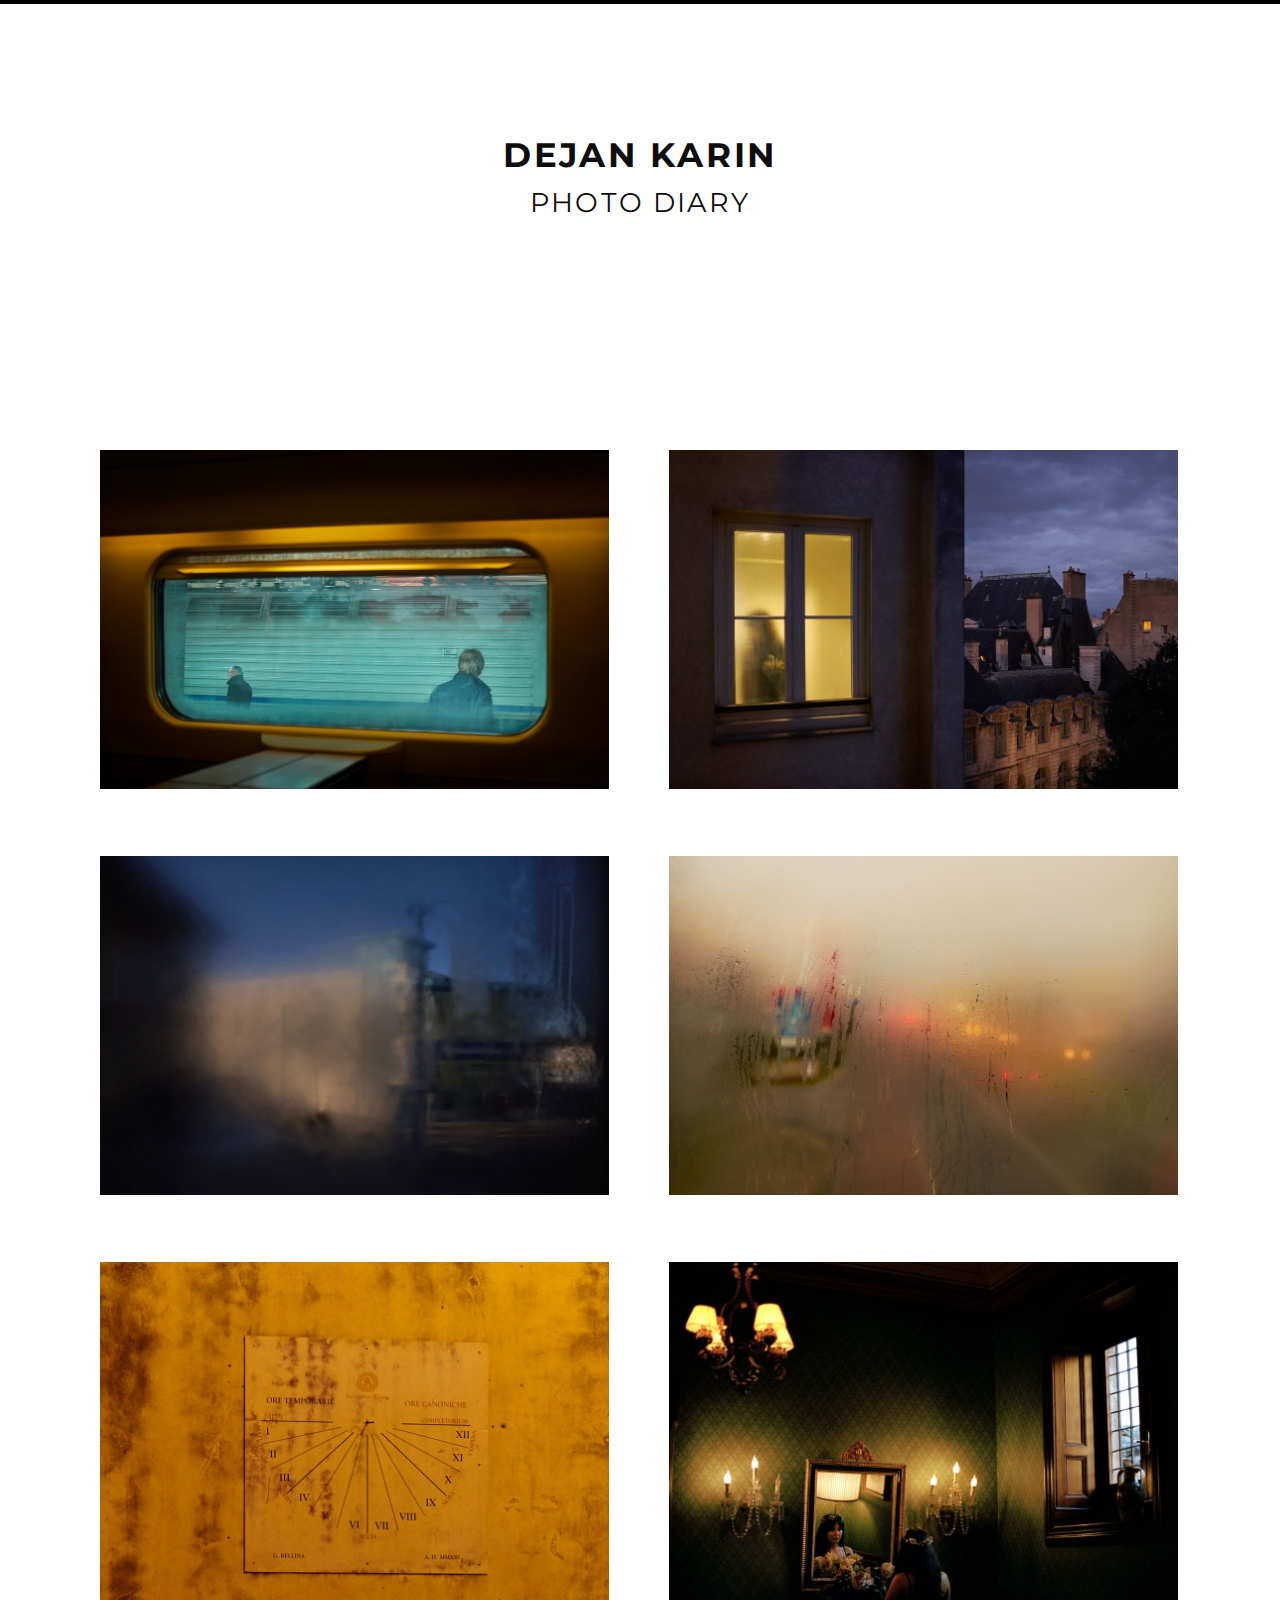
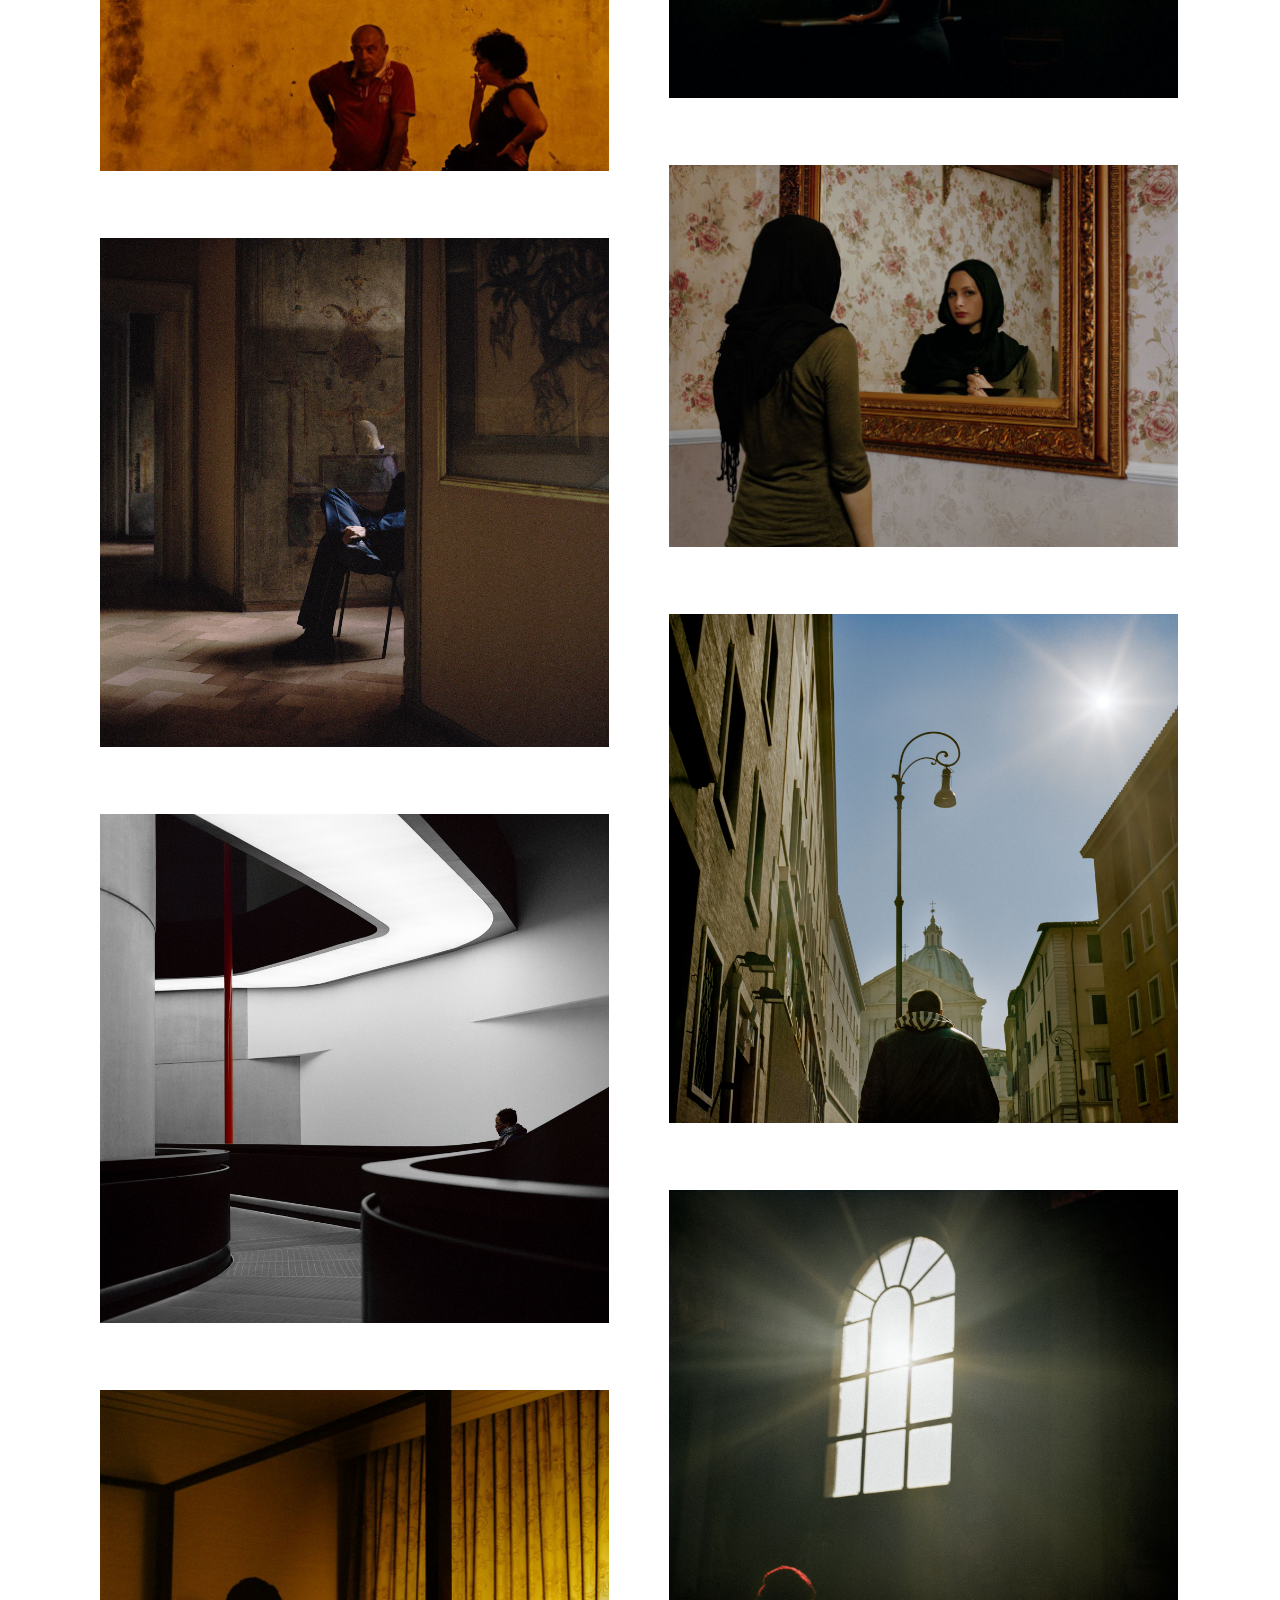
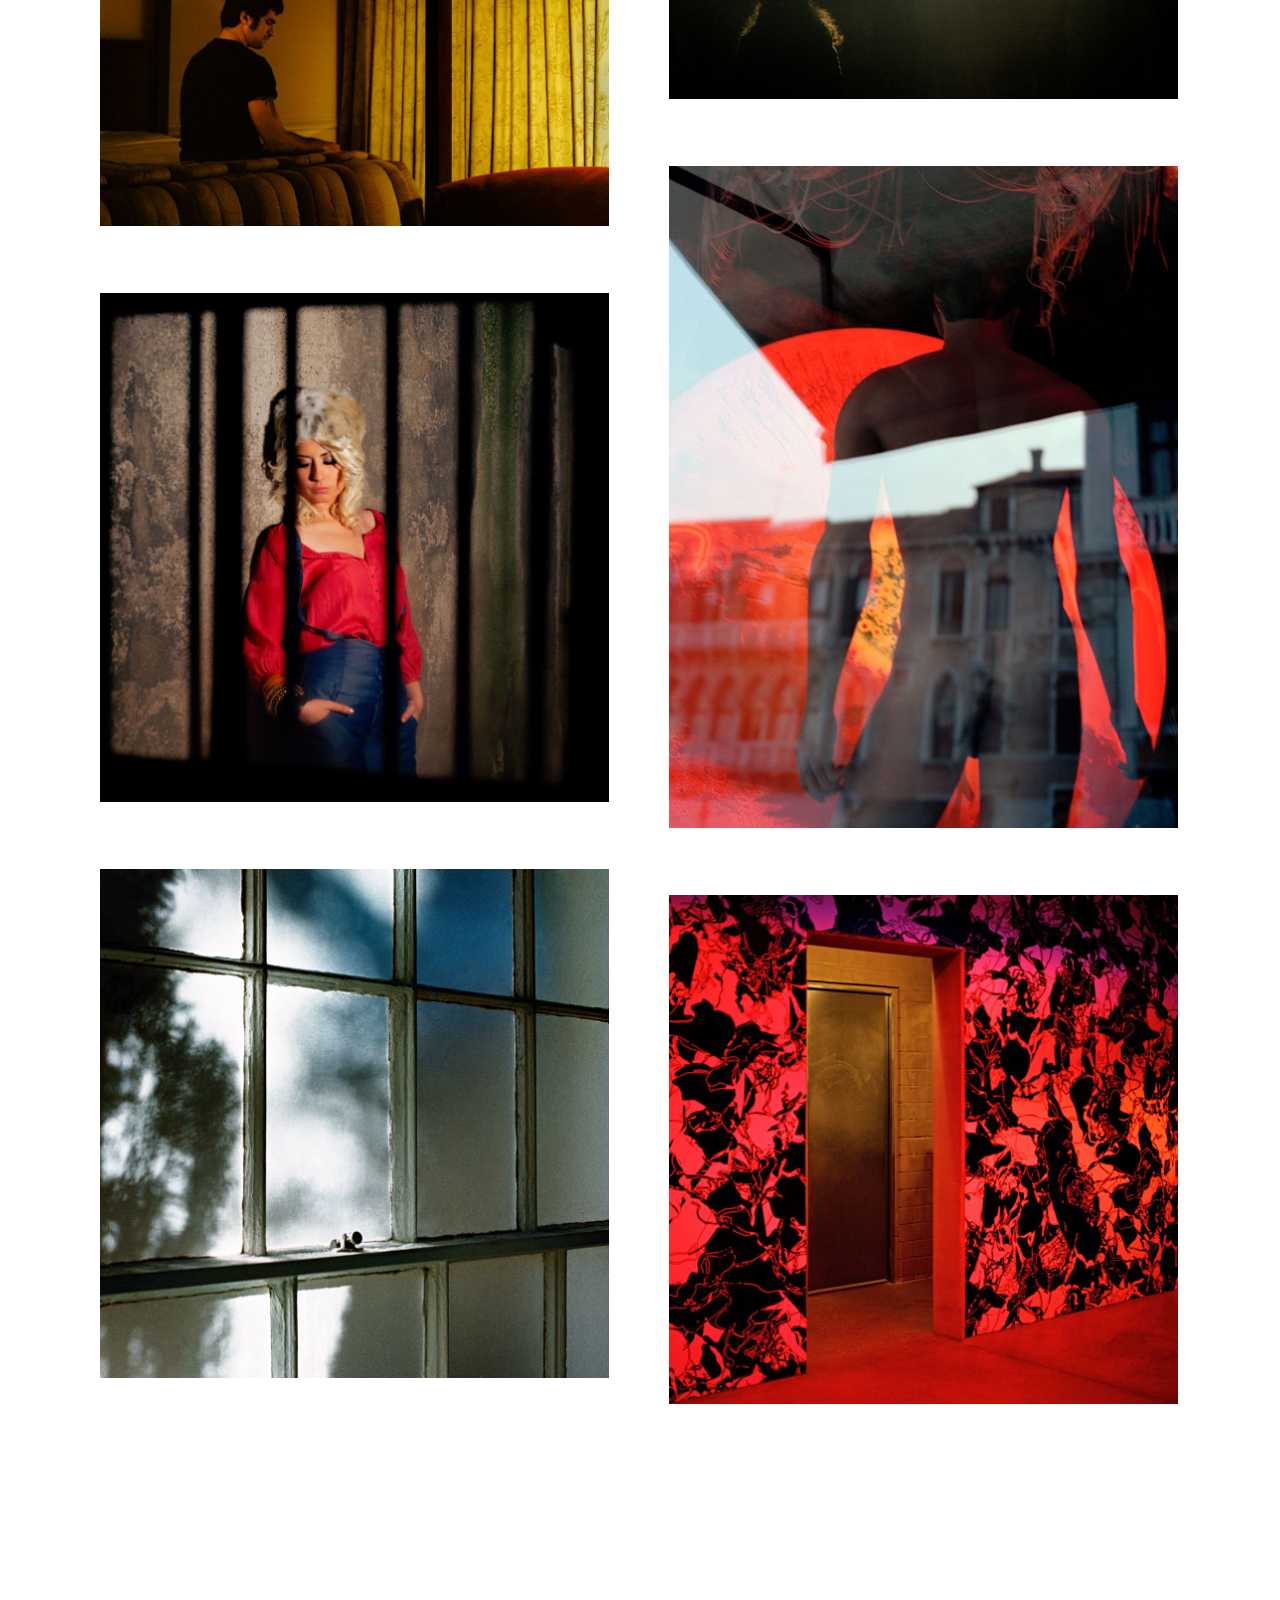
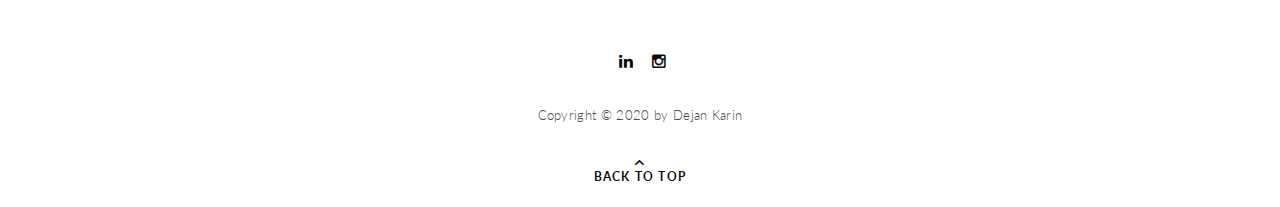
==== index.html @ 444f4223 "v2 Launch" ====
<!doctype html>
<html class="no-js" lang="en">
<head>

<!-- META TAGS -->
    <meta charset="utf-8">
    <meta name="description" content="Dejan Karin's work is a collection of staged narrative-driven photographs. These tableaux explore the territory between photography and cinema; stillness and time. They are informed primarily by a desire to evoke the cinematic. Each image portrays a moment within a much wider narrative timeline, designed to provoke a subconscious familiarity.">
    <meta name="keywords" content="fine art photography, photography, cinematic, film photography, medium format, hasselblad">
    <meta name="author" content="Dejan Karin">
    <meta name="viewport" content="width=device-width, initial-scale=1.0" />
    <title>Dejan Karin's Photographic Diary</title>
<!-- META TAGS -->


<!-- FONTS -->
<link href="https://fonts.googleapis.com/css?family=Montserrat:100,100i,200,200i,300,300i,400,400i,500,500i,600,600i,700,700i,800,800i,900,900i&amp;subset=latin-ext" rel="stylesheet" type="text/css">
<link href="https://fonts.googleapis.com/css?family=Maven+Pro:400,500,700,900&amp;subset=latin-ext" rel="stylesheet" type="text/css">
<link href="https://fonts.googleapis.com/css?family=Lato:100,100i,300,300i,400,400i,700,700i,900,900i&amp;subset=latin-ext" rel="stylesheet" type="text/css">
<link href="https://fonts.googleapis.com/css?family=Josefin+Sans:100,100i,300,300i,400,400i,600,600i,700,700i&amp;subset=latin-ext" rel="stylesheet" type="text/css">
<!-- FONTS -->

<!-- CSS -->
<link rel="stylesheet" id="default-style-css"  href="files/css/style.css" type="text/css" media="all" />
<link rel="stylesheet" id="isotope-style-css"  href="files/css/isotope.css" type="text/css" media="all" />
<link rel="stylesheet" id="fontawesome-style-css" href="files/css/font-awesome.min.css" type="text/css" media="all" />
<link rel="stylesheet" id="ionic-icons-style-css" href="files/css/ionicons.css" type="text/css" media="all" />
<link rel="stylesheet" id="mqueries-style-css"  href="files/css/mqueries.css" type="text/css" media="all" />
<!-- CSS -->

<!-- Global site tag (gtag.js) - Google Analytics -->
<script async src="https://www.googletagmanager.com/gtag/js?id=G-0CKV7HTZEL"></script>
<script>
  window.dataLayer = window.dataLayer || [];
  function gtag(){dataLayer.push(arguments);}
  gtag('js', new Date());

  gtag('config', 'G-0CKV7HTZEL');
</script>

</head>

<body>



<!-- PAGE CONTENT -->
<div id="page-content">


	<!-- HEADER -->

	<!-- HEADER -->

    <!-- HERO  -->
	<section id="hero" class="hero-works">
    	<div class="wrapper-small align-center">
            <br><br><br><br>
        	<h3><strong>Dejan Karin</strong></h3>
            <h4>Photo diary</h4>
            <div class="spacer spacer-mini"></div>
        </div>
    </section>
    <!-- HERO -->

	<!-- PAGEBODY -->
	<section id="page-body">

 		<div class="wrapper">

			<div id="portfolio-grid" class="masonry clearfix" data-maxitemwidth="900">



                <div class="portfolio-masonry-entry masonry-item branding">
                    <a class="img-hover">
                    	<img src="files/photos/DejanKarin_Untitled-LXX-2016.jpg" alt="Untitled LXX 2016">
                        <div class="hover-caption">
                        	<h6 class="alttitle-works">Untitled LXX</h6>
                        	<h5><strong>2016</strong></h5>
                        </div>
                    </a>
                </div> <!-- END .portfolio-masonry-entry-->

                <div class="portfolio-masonry-entry masonry-item branding">
                    <a class="img-hover">
                    	<img src="files/photos/DejanKarin_Untitled-LXIX-2016.jpg" alt="Untitled LXIX 2016">
                        <div class="hover-caption">
                        	<h6 class="alttitle-works">Untitled LXIX</h6>
                        	<h5><strong>2016</strong></h5>
                        </div>
                    </a>
                </div> <!-- END .portfolio-masonry-entry-->


                <div class="portfolio-masonry-entry masonry-item branding">
                    <a class="img-hover">
                    	<img src="files/photos/DejanKarin_Untitled-LXII-2016.jpg" alt="Untitled LXII 2016">
                        <div class="hover-caption">
                        	<h6 class="alttitle-works">Untitled LXII</h6>
                        	<h5><strong>2016</strong></h5>
                        </div>
                    </a>
                </div> <!-- END .portfolio-masonry-entry-->

                <div class="portfolio-masonry-entry masonry-item branding">
                    <a class="img-hover">
                    	<img src="files/photos/DejanKarin_Untitled-LX-2016.jpg" alt="Untitled LX 2016">
                        <div class="hover-caption">
                        	<h6 class="alttitle-works">Untitled LX</h6>
                        	<h5><strong>2016</strong></h5>
                        </div>
                    </a>
                </div> <!-- END .portfolio-masonry-entry-->

                <div class="blog-masonry-entry masonry-item photography">
                    <a class="img-hover">
                    	<img src="files/photos/DejanKarin_Untitled-XLIV-2015.jpg" alt="Untitled XLIV">
                        <div class="hover-caption">
                        	<h6 class="alttitle-works">Untitled XLIV</h6>
                        	<h5><strong>2015</strong></h5>
                        </div>
                    </a>
                </div> <!-- END .portfolio-masonry-entry-->

                <div class="blog-masonry-entry masonry-item photography">
                    <a class="img-hover">
                    	<img src="files/photos/DejanKarin_Untitled-XLIII-2015.jpg" alt="Untitled XLIII">
                        <div class="hover-caption">
                        	<h6 class="alttitle-works">Untitled XLIII</h6>
                        	<h5><strong>2015</strong></h5>
                        </div>
                    </a>
                </div> <!-- END .portfolio-masonry-entry-->


                <div class="blog-masonry-entry masonry-item photography">
                    <a class="img-hover">
                    	<img src="files/photos/DejanKarin_We-have-no-need-of-other-worlds_We-need-mirrors-2014.jpg" alt="We have no need of other worlds. We need mirrors.">
                        <div class="hover-caption">
                        	<h6 class="alttitle-works">We have no need of other worlds. We need mirrors.</h6>
                        	<h5><strong>2014</strong></h5>
                        </div>
                    </a>
                </div> <!-- END .portfolio-masonry-entry-->

                <div class="blog-masonry-entry masonry-item photography">
                    <a class="img-hover">
                    	<img src="files/photos/DejanKarin_Untitled-XXXII-2012.jpg" alt="Untitled XXXII">
                        <div class="hover-caption">
                        	<h6 class="alttitle-works">Untitled XXXII</h6>
                        	<h5><strong>2012</strong></h5>
                        </div>
                    </a>
                </div> <!-- END .portfolio-masonry-entry-->

                <div class="blog-masonry-entry masonry-item photography">
                    <a class="img-hover">
                    	<img src="files/photos/DejanKarin_Untitled-XXXI-2012.jpg" alt="Untitled XXXI">
                        <div class="hover-caption">
                        	<h6 class="alttitle-works">Untitled XXXI</h6>
                        	<h5><strong>2012</strong></h5>
                        </div>
                    </a>
                </div> <!-- END .portfolio-masonry-entry-->

                <div class="blog-masonry-entry masonry-item photography">
                    <a class="img-hover">
                    	<img src="files/photos/DejanKarin_Untitled-XXX-2012.jpg" alt="Untitled XXX">
                        <div class="hover-caption">
                        	<h6 class="alttitle-works">Untitled XXX</h6>
                        	<h5><strong>2012</strong></h5>
                        </div>
                    </a>
                </div> <!-- END .portfolio-masonry-entry-->

                <div class="blog-masonry-entry masonry-item print">
                    <a class="img-hover">
                    	<img src="files/photos/DejanKarin_Untitled-XXIX-2012.jpg" alt="Untitled XXIX">
                        <div class="hover-caption">
                        	<h6 class="alttitle-works">Untitled XXIX</h6>
                        	<h5><strong>2012</strong></h5>
                        </div>
                    </a>
                </div> <!-- END .portfolio-masonry-entry-->

                <div class="blog-masonry-entry masonry-item branding">
                    <a class="img-hover">
                    	<img src="files/photos/DejanKarin_Untitled-XXVII-2011.jpg" alt="Untitled XXVII">
                        <div class="hover-caption">
                        	<h6 class="alttitle-works">Untitled XXVII</h6>
                        	<h5><strong>2011</strong></h5>
                        </div>
                    </a>
                </div> <!-- END .portfolio-masonry-entry-->

                <div class="blog-masonry-entry masonry-item branding">
                    <a class="img-hover">
                    	<img src="files/photos/DejanKarin_Untitled-XIX-2010.jpg" alt="Untitled XIX">
                        <div class="hover-caption">
                        	<h6 class="alttitle-works">Untitled XIX</h6>
                        	<h5><strong>2010</strong></h5>
                        </div>
                    </a>
                </div> <!-- END .portfolio-masonry-entry-->

                <div class="blog-masonry-entry masonry-item branding">
                    <a class="img-hover">
                    	<img src="files/photos/DejanKarin_The-Past-Is-Something-He-Could-See-2010.jpg" alt="SEO NAME">
                        <div class="hover-caption">
                        	<h6 class="alttitle-works">The Past Is Something He Could See</h6>
                        	<h5><strong>2010</strong></h5>
                        </div>
                    </a>
                </div> <!-- END .portfolio-masonry-entry-->

                <div class="blog-masonry-entry masonry-item print">
                    <a class="img-hover">
                    	<img src="files/photos/DejanKarin_Untitled-VIII-2008.jpg" alt="Untitled VIII">
                        <div class="hover-caption">
                        	<h6 class="alttitle-works">Untitled VIII</h6>
                        	<h5><strong>2008</strong></h5>
                        </div>
                    </a>
                </div> <!-- END .portfolio-masonry-entry-->

                <div class="blog-masonry-entry masonry-item print">
                    <a class="img-hover">
                    	<img src="files/photos/DejanKarin_Untitled-I-2007.jpg" alt="Untitled I">
                        <div class="hover-caption">
                        	<h6 class="alttitle-works">Untitled I</h6>
                        	<h5><strong>2007</strong></h5>
                        </div>
                    </a>
                </div> <!-- END .portfolio-masonry-entry-->

        	</div> <!-- END #blog-grid -->

		</div> <!-- END .wrapper -->

        <div class="spacer spacer-big"></div>

 	</section>
	<!-- PAGEBODY -->

    <!-- FOOTER -->
    <footer>
        <div class="footer-inner align-center wrapper">
            <div class="widget">
                <ul class="socialmedia-widget">
                    <li class="linkedin"><a href="https://www.linkedin.com/in/dejankarin" target="_blank"></a></li>
                    <li class="instagram"><a href="https://www.instagram.com/dejankarin" target="_blank"></a></li>
                </ul>
            </div>

            <div class="widget copyright">
                <p>Copyright &copy; 2020 by Dejan Karin</p>
            </div>

            <a id="backtotop" href="#">Back To Top</a>
        </div>
    </footer>
    <!-- FOOTER -->

</div> <!-- END #page-content -->
<!-- PAGE CONTENT -->

<!-- SCRIPTS -->
<script src="files/js/jquery-2.1.4.min.js"></script>
<script type="text/javascript" src="files/js/jquery.pace.js"></script>
<script type="text/javascript" src="files/js/jquery.easing.1.3.js"></script>
<script type="text/javascript" src="files/js/jquery.easing.compatibility.js"></script>
<script type="text/javascript" src="files/js/jquery.visible.min.js"></script>
<script type="text/javascript" src="files/js/tweenMax.js"></script>
<script type="text/javascript" src="files/js/jquery.backgroundparallax.min.js"></script>
<script type="text/javascript" src="files/js/jquery.isotope.min.js"></script>
<script type="text/javascript" src="files/js/script.js"></script>
<!-- SCRIPTS -->

</body>
</html>
---- files/css/style.css ----
/*-----------------------------------------------------------------------------------




		! ! !    R E A D   T H I S    ! ! !
		-----------------

		It's recomended to use/create a custom css file (ore place them at the end of this file)
		to do you customizations in order to easily update the main css files without loosing your changes


		> > Please take also a look at the documentation file.




		COLORS
		----
		black (dark text,backgrounds)				#0d0d0d
		default text color (body)					#4d4d4d
		light text color							#808080
		grey light background						#f2f2f2

		main color									#ea4452


/*-----------------------------------------------------------------------------------

	0.	RESET & CLEARFIX
	1.	BASICS (body, headers, links, etc)
	2. 	GENERAL ELEMENTS
	3.	HEADER
	4.	PAGE LOADER
	5. 	MENU / NAV
	6. 	FOOTER
	7. 	HERO / PAGETITLE
	8. 	PORTFOLIO
	9. 	FILTER / SHARE
	10. BLOG
	11.	MASONRY
	12. HORIZONTAL SECTIONS
	13. PAGINATION
	14. COLUMNS GRID
	15. ELEMENTS / SHORTCODES
	16. CUSTOM

-----------------------------------------------------------------------------------*/



/*----------------------------------------------
0. RESET & CLEARFIX
------------------------------------------------*/
html, body, div, span, applet, object, iframe,
h1, h2, h3, h4, h5, h6, p, blockquote, pre,
a, abbr, acronym, address, big, cite, code,
del, dfn, em, font, img, ins, kbd, q, s, samp,
small, strike, strong, sub, sup, tt, var,
.overlaycaption,figure,
b, u, i, center,
dl, dt, dd, ol, ul, li,
fieldset, form, label, legend,
table, caption, tbody, tfoot, thead, tr, th, td {
	margin: 0;
	padding: 0;
	border: 0;
	outline: 0;
	font-size: 100%; }

ol, ul  { list-style: none; }

:focus  { outline: 0; }

/* deleting the default appearence for form elements */
input[type=text], input[type=password], input[type=submit], textarea, select { -moz-appearance: none; -webkit-appearance: none; }

.clearfix:after { content: ""; display: block; clear: both; visibility: hidden; font-size: 0;  height: 0; }
.clearfix { *display: inline-block; height: 1%; }
.clear { clear: both; display: block; font-size: 0;	height: 0; line-height: 0; width:100%; }

/* HTML5 display definitions */
article, aside, details, .overlaycaption, figure, footer, header, hgroup, menu, nav, section, dialog { display: block; }
audio, canvas, video { display: inline-block; *display: inline; *zoom: 1; }
audio:not([controls]) { display: none; }
[hidden] { display: none; visibility: hidden; }




/*----------------------------------------------
1. BASICS
------------------------------------------------*/
html {
	height: 100%;
	font-size: 100%;
	-webkit-text-size-adjust: 100%; /* Prevent iOS text size adjust on orientation change without disabling user zoom */
	-ms-text-size-adjust: 100%;
	position: relative;
	}

body {
	font-family: 'Lato', 'Helvetica Neue', Helvetica, Arial, sans-serif;
	font-weight: 300;
	letter-spacing: 0.02em;
	font-size: 16px;
	line-height: 26px;
	color:#4d4d4d;
	text-align: left;
	position: relative;
	background: #ffffff;
	min-height: 100%;
	}
::selection { background:#0d0d0d; color:#ffffff; }
::-moz-selection { background:#0d0d0d; color:#ffffff; }
::-webkit-selection { background:#0d0d0d; color:#ffffff; }


/* Headings
---------------------------------------- */
h1, h2, h3, h4, h5, h6 {
	font-family: 'Montserrat';
	font-weight: 400;
	text-transform: uppercase;
	letter-spacing: 0.08em;
	color: #0d0d0d;
	}
	.text-light h1, .text-light h2, .text-light h3, .text-light h4, .text-light h5, .text-light h6 { color: #ffffff; }

h1 { font-size: 84px; line-height: 96px; }
h2 { font-size: 56px; line-height: 66px; }
h3 { font-size: 34px; line-height: 42px; }
h4 { font-size: 27px; line-height: 34px; }
h5 { font-size: 14px; line-height: 26px; }
h6 { font-size: 16px; line-height: 21px; }

h1 b, h2 b, h3 b, h4 b, h5 b, h6 b, h1 strong, h2 strong, h3 strong, h4 strong, h5 strong, h6 strong { font-weight: 700; }

/* Headers Spacing */
div h1, div h2, div h3, div h4, div h5, div h6 { margin-top: 30px; }
div h1:first-child, div h2:first-child, div h3:first-child, div h4:first-child, div h5:first-child, div h6:first-child { margin-top: 0px !important; }

h1 + h1, h1 + h2, h1 + h3, h1 + h4, h1 + h5, h1 + h6,
h2 + h1, h2 + h2, h2 + h3, h2 + h4, h1 + h5, h2 + h6,
h3 + h1, h3 + h2, h3 + h3, h3 + h4, h3 + h5, h3 + h6,
h4 + h1, h4 + h2, h4 + h3, h4 + h4, h4 + h5, h4 + h6,
h5 + h1, h5 + h2, h5 + h3, h5 + h4, h5 + h5, h5 + h6,
h6 + h1, h6 + h2, h6 + h3, h6 + h4, h6 + h5, h6 + h6 { margin-top: 10px; }

.alttitle { font-family: 'Lato'; font-weight: 400; text-transform: none; letter-spacing: 0.06em; }
.alttitle b, .alttitle strong { font-weight: 800; }

.alttitle-works { font-family: 'Lato'; font-weight: 500; text-transform: none; letter-spacing: 0.08em; }
.alttitle-works b, .alttitle-works strong { font-weight: 400; }

/* headers with link */
h1 a, h2 a, h3 a, h4 a, h5 a, h6 a { color: #0d0d0d; 	}
h1 a:hover, h2 a:hover, h3 a:hover, h4 a:hover, h5 a:hover, h6 a:hover { color: #ea4452; }



/* Forms
---------------------------------------- */
::-webkit-input-placeholder { color: #0d0d0d; }
:-moz-placeholder { color: #0d0d0d; }
::-moz-placeholder { color: #0d0d0d; }
:-ms-input-placeholder { color: #0d0d0d; }

.text-light ::-webkit-input-placeholder { color: #ffffff; }
.text-light :-moz-placeholder { color: #ffffff; }
.text-light ::-moz-placeholder { color: #ffffff; }
.text-light :-ms-input-placeholder { color: #ffffff; }

input[type=text], input[type=password], input[type=email], textarea {
	font-family: 'Montserrat', 'Helvetica Neue', Helvetica, Arial, sans-serif;
	font-weight: 700;
	font-size: 16px;
	background: transparent;
	border: none;
	line-height: 24px;
	height: 24px;
	color:#0d0d0d;
	padding: 0px 0px;
	transition: all 200ms ease;
	border-radius: 0px;
	-moz-border-radius:0x;
	-khtml-border-radius:0px;
	-webkit-border-radius:0px;
	resize: none;
	border-bottom: 1px solid #f2f2f2;
	}
	.text-light input[type=text], .text-light input[type=password], .text-light input[type=email], .text-light textarea { border-color: #808080; color: #ffffff; }

input[type=text]:focus, input[type=password]:focus, input[type=email]:focus, textarea:focus { border-color: #0d0d0d; }
.text-light input[type=text]:focus, .text-light input[type=password]:focus, .text-light input[type=email]:focus, .text-light textarea:focus { border-color: #ffffff; }

input.false[type=text], input.false[type=password]:focus, input.false[type=email], textarea.false {
	border-color: #fa4d5a;
}

input[type=text], input[type=password], input[type=email] { width: 100%; max-width: 100%; }
textarea { width: 100%; min-height: 100px; max-width: 100%; }

.one-half input[type=text], .one-half input[type=password], .one-half input[type=email] { width: 520px; }
.one-half textarea { width: 520px; }

input[type=submit] {
	cursor: pointer;
	border-radius: 0px;
	-moz-border-radius:0x;
	-khtml-border-radius:0px;
	-webkit-border-radius:0px;
	display: inline-block;
	font-family: 'Montserrat';
	font-weight: 400;
	font-size: 12px;
	line-height: 20px !important;
	letter-spacing: 0.1em;
	text-transform: uppercase;
	text-align: center;
	margin-bottom: 5px;
	-webkit-transition: all 0.1s ease;
    -moz-transition: all 0.1s ease;
    -o-transition: all 0.1s ease;
    -ms-transition: all 0.1s ease;
    transition: all 0.1s ease;
	color: #ffffff;
	padding: 15px 50px;
	background: #ea4452;
	border: none;
	}

input[type=submit]:hover { background: #0d0d0d;  }
.text-light input[type=submit]:hover {  background: #ffffff; color: #0d0d0d; }

select {
	border: 1px solid #d9d9d9 ;
	font-family: 'Maven Pro';
	font-size: 14px;
	font-weight: 300;
	height: 44px;
	width: auto;
	padding:8px;
	color: #b2b2b2;
	border-radius: 0px;
	-moz-border-radius:0x;
	-khtml-border-radius:0px;
	-webkit-border-radius:0px;
	}
select:hover {	border-color: #0d0d0d; }

select option {
	cursor: pointer;
	padding: 5px 7px;
	}

label {
	line-height: 20px;
	width: 100%;
	color: #0d0d0d;
	font-size: 13px;
	font-weight: 400;
	text-transform: uppercase;
	letter-spacing: 0.1em;
	}
	.text-light label { color: #ffffff; }
	.form-row.false label { color: #fa4d5a; }

form {
	margin-top: 80px;
	}

form .form-row {
	margin-top: 40px;
	position: relative;
	}

form .form-submit {
	margin-top: 40px;
	}

div form:first-child, form .form-row:first-child 	 {
	margin-top: 0px;
	}


/* Chech formular */
#form-note {
	display: none;
	margin-top: 20px;
	}



/* Links
---------------------------------------- */
a {
	text-decoration: none;
	cursor: pointer;
	-webkit-tap-highlight-color:rgba(0,0,0,0.0);
	color: #ea4452;
	}
	a:hover { color: #0d0d0d; }

.text-light a:hover { color: #ffffff; }



/* Embedded content
---------------------------------------- */
img, object, video {
	max-width: 100%;
	height: auto;
	display: inline-block;
	margin:0;
    vertical-align:top;
	}

img {
	width: auto;
	max-width: 100%;
	border: 0;
	-ms-interpolation-mode: bicubic;
	}

p img { margin-top: 20px; }
p img:first-child { margin-top: 0px; }
img.alignleft { margin: 3px 20px 20px 0; float: left; }
img.alignright { margin: 3px 0px 20px 20px; float: right; }



/* Lists
---------------------------------------- */
ul {
	margin-top: 20px;
	margin-left: 15px;
	list-style: disc;
	}
	div ul:first-child, li ul:first-child { margin-top: 0px; }

ol {
	margin-top: 20px;
	margin-left: 30px;
	list-style: decimal;
	}
	div ol:first-child, li ol:first-child { margin-top: 0px; }

ul li, ol li {
	margin-top: 10px;
	}
	ul li:first-child, ol li:first-child { margin-top: 0px; }

ul.list-nostyle {
	list-style: none !important;
	margin-left: 0 !important;
	}

ul.list-nostyle li > .fa {
	margin-right: 10px;
	}



/* Others
---------------------------------------- */
p {
	margin-top: 20px;
	}
	div p:first-child {  margin-top: 0px;  }

strong, b, dt {
	font-weight: 600;
}

i, dfn, em {
	font-style: italic;
	}

strong i, b i, dt i, strong em, b em, dt em {
	font-style: italic;
	font-weight: 700;
	}

blockquote {
	margin: 60px;
	font-size: 24px; line-height: 32px;
	font-family: 'Josefin Sans', Georgia;
	font-weight: 300;
	color: #0d0d0d;
	font-style: italic;
	}
	div blockquote:first-child {  margin-top: 0px;  }

blockquote p {
	margin: 0;
	}

pre, code {
	padding: 20px;
	margin-top: 20px;
	font-size: 12px;
	line-height: 16px;
	display: block;
	background: #f7f7f7;
	color: #0d0d0d;
	}
	div pre:first-child, div code:first-child { margin-top: 0px; }

p pre, p code {
	padding: 0 5px;
	margin-top: 0;
	display: inline-block;
	}


/*----------------------------------------------
2. GENERAL ELEMENTS
------------------------------------------------*/
#page-content {
	overflow: hidden;
	margin: 0;
	min-width: 1080px;
	}

#page-body {
	padding-top: 150px;
	}
	#page-body.nopadding { padding: 0; }

.wrapper {
	width: 1080px;
	margin: 0 auto;
	}
	.wrapper-small { width: 860px;	margin: 0 auto; }
	.wrapper-mini { width: 400px;	margin: 0 auto; }
	.wrapper:after, .wrapper-small:after, .wrapper-mini:after  { content: ""; display: block; clear: both; visibility: hidden; font-size: 0;  height: 0; }

.left-float {
	float: left;
	}

.right-float {
	float: right;
	}

.align-center {
	text-align: center;
	}

.align-right {
	text-align: right;
	}

.text-light {
	color: #ffffff;
	}

.colored {
	color: #ea4452;
	}



/*----------------------------------------------
3. HEADER
------------------------------------------------*/
header {
	position: fixed;
	top: 0;
	left: 0;
	width: 100%;
	height: 0px;
	z-index: 10;
	}
	header.non-fixed {	position: absolute; }

header .header-inner { padding: 0px 40px; height: 0; margin-top: 60px; margin-bottom: 60px; }
header .header-inner.wrapper { padding: 0; }

/* header background (white bar when nav is open)*/
header:after {
	content:"";
	background: #ffffff;
	position: absolute;
	top: -150px;
	left: 0;
	width: 100%;
	height: 150px;
	transition: top 0.3s ease;
	z-index: 9;
	}
	header.nav-is-open:after { top: 0; }
	header.header-transparent:after { background: transparent; display: none; }

header #logo {
	max-width: 100%;
	height: 30px;
	position: relative;
	z-index: 10;
	}

header #logo #dark-logo + #light-logo {
	position: absolute;
	top: 0;
	left: 0;
	height: 100%;
	opacity: 0; filter: alpha(opacity=0); -ms-filter:"progid:DXImageTransform.Microsoft.Alpha(Opacity=0)";
	}

header #logo img { max-height: 100%; }


/* switching logos */
header #logo .logotype { transition: opacity 0.3s ease; }
header.nav-is-open #logo #dark-logo { opacity: 1; filter: alpha(opacity=100); -ms-filter:"progid:DXImageTransform.Microsoft.Alpha(Opacity=100)"; }
header.nav-is-open #logo #light-logo {opacity:0;filter: alpha(opacity=0);-ms-filter:"progid:DXImageTransform.Microsoft.Alpha(Opacity=0)";}
header #logo.show-light-logo #dark-logo { opacity: 0; filter: alpha(opacity=0); -ms-filter:"progid:DXImageTransform.Microsoft.Alpha(Opacity=0)"; }
header #logo.show-light-logo #dark-logo + #light-logo { opacity: 1; filter: alpha(opacity=100); -ms-filter:"progid:DXImageTransform.Microsoft.Alpha(Opacity=100)"; }

.header-transparent #logo #dark-logo { opacity: 1; filter: alpha(opacity=100); -ms-filter:"progid:DXImageTransform.Microsoft.Alpha(Opacity=100)"; }
.header-transparent #logo #light-logo { opacity: 0; filter: alpha(opacity=0); -ms-filter:"progid:DXImageTransform.Microsoft.Alpha(Opacity=0)"; }
.header-transparent #logo.show-light-logo #dark-logo { opacity: 0; filter: alpha(opacity=0); -ms-filter:"progid:DXImageTransform.Microsoft.Alpha(Opacity=0)"; }
.header-transparent #logo.show-light-logo #dark-logo + #light-logo { opacity: 1; filter: alpha(opacity=100); -ms-filter:"progid:DXImageTransform.Microsoft.Alpha(Opacity=100)"; }

header.hero-invisible #logo #dark-logo { opacity: 1!important; filter: alpha(opacity=100)!important; -ms-filter:"progid:DXImageTransform.Microsoft.Alpha(Opacity=100)"!important; }
header.hero-invisible #logo #light-logo {opacity:0!important;filter: alpha(opacity=0)!important;-ms-filter:"progid:DXImageTransform.Microsoft.Alpha(Opacity=0)"!important;}


/* header-open on page load */
header.header-open:after { top: 0; }
header.header-open:not(.header-transparent) #logo #dark-logo, header.nav-is-open:not(.header-transparent) #logo #dark-logo{opacity:1!important;filter:alpha(opacity=100)!important;-ms-filter:"progid:DXImageTransform.Microsoft.Alpha(Opacity=100)"!important;}
header.header-open:not(.header-transparent) #logo #light-logo, header.nav-is-open:not(.header-transparent) #logo #light-logo{opacity:0!important;filter: alpha(opacity=0)!important;-ms-filter:"progid:DXImageTransform.Microsoft.Alpha(Opacity=0)"!important;}

header.header-open:not(.header-transparent) + #hero, header.header-open:not(.header-transparent) + #page-body {
	margin-top: 150px;
}




/*----------------------------------------------
4. PAGELOADER
------------------------------------------------*/
.pace {
    position: fixed;
    top: 0;
    left: 0;
    width: 100%;
	height: 4px;
    background: transparent;
    z-index: 999999;
	transition: all 800ms .2s ease-in-out;
	-webkit-transition: all 800ms .2s ease-in-out;
    -moz-transition: all 800ms .2s ease-in-out;
    -o-transition: all 800ms .2s ease-in-out;
    -ms-transition: all 800ms .2s ease-in-out;
	 opacity:1;filter:alpha(opacity=100);-ms-filter:"progid:DXImageTransform.Microsoft.Alpha(Opacity=100)";
	}
body.loading-end .pace { opacity:0!important;filter:alpha(opacity=0)!important;-ms-filter:"progid:DXImageTransform.Microsoft.Alpha(Opacity=0)"!important; }

.pace .pace-progress {
    background: #000000;
    z-index: 2000;
    height: 4px;
    -moz-transition: all 1s;
    -webkit-transition: all 1s;
    -ms-transition: all 1s;
    -khtml-transition: all 1s;
    transition: all 1s;
}

.pace-inactive {
   display: none;
}

#page-loader {
	position: fixed;
	height: 100%;
	width: 100%;
	background: #ffffff;
	z-index: 9;
	}

#page-loader .loader-logo-name {
	position: absolute;
	top: 40px;
	left: 0;
	text-align: center;
	width: 100%;
	}

#page-loader .loader-logo-name img {
	height: 30px;
	}

#page-loader .loader-subtitle {
	margin-top: 10px;
	}

#page-loader .loader {
	margin-top: 40px;
	font-family: 'Montserrat';
	font-weight: 400;
	text-transform: uppercase;
	letter-spacing: 0.1em;
	color: #0d0d0d;
	font-size: 32px;
	line-height: 40px;
	position: absolute;
	top: 50%;
	margin-top: -20px;
	left: 0;
	text-align: center;
	width: 100%;
	}



/*----------------------------------------------
5. MENU / NAV
------------------------------------------------*/
#menu {
	position: relative;
	z-index: 10;
	}

.open-nav {
	display: block;
	height: 30px;
	float: right;
	position: relative;
	z-index: 10;
	margin-left: 20px;
	}

.open-nav .hamburger {
 	display: inline-block;
	width: 22px;
	height: 2px;
	background-color: #0d0d0d;
	position: relative;
	top: -3px;
	transition: background 0.4s ease;
	}

.open-nav .hamburger:before, .open-nav .hamburger:after {
  	content: '';
  	width: 100%;
  	height: 100%;
  	position: absolute;
  	background-color: #0d0d0d;
  	right: 0;
  	-webkit-transform: translateZ(0);
  	-moz-transform: translateZ(0);
  	-ms-transform: translateZ(0);
  	-o-transform: translateZ(0);
  	transform: translateZ(0);
  	-webkit-backface-visibility: hidden;
  	backface-visibility: hidden;
  	transition: transform 0.4s, background 0.4s ease, right .2s ease;
	-webkit-transition: -webkit-transform 0.4s ease, background 0.4s, right .2s ease;
    -moz-transition: -moz-transform 0.4s, background 0.4s ease, right .2s ease;
    -o-transition: -o-transform 0.4s, background 0.4s ease, right .2s ease;
    -ms-transition: -ms-transform 0.4s, background 0.4s ease, right .2s ease;
	}

.open-nav .hamburger:before {
	right: 2px;
  	-webkit-transform: translateY(-6px) rotate(0deg);
  	-moz-transform: translateY(-6px) rotate(0deg);
  	-ms-transform: translateY(-6px) rotate(0deg);
  	-o-transform: translateY(-6px) rotate(0deg);
  	transform: translateY(-6px) rotate(0deg);
	}
.open-nav .hamburger:after {
	right: 5px;
  	-webkit-transform: translateY(6px) rotate(0deg);
  	-moz-transform: translateY(6px) rotate(0deg);
  	-ms-transform: translateY(6px) rotate(0deg);
  	-o-transform: translateY(6px) rotate(0deg);
  	transform: translateY(6px) rotate(0deg);
	}

.open-nav:hover .hamburger:before, .open-nav:hover .hamburger:after {
	right: 0px;
 	}

.open-nav .text {
	width: 65px;
	text-align: right;
	display: inline-block;
	font-family: 'Maven Pro';
	font-weight: 700;
	font-size: 14px;
	line-height: 30px;
	text-transform: uppercase;
	color: #0d0d0d;
	letter-spacing: 0.12em;
	transition: width 0.4s ease, opacity 0.2s ease 0.3s, color 0.4s;
	}


/* open nav state */
header.nav-is-open #menu .open-nav .hamburger {
  	background-color: transparent;
	transition: background 0.1s ease;
}
header.nav-is-open #menu .open-nav .hamburger:before {
	width:70%;
	right: 0px;
	-webkit-transform: translateY(0) rotate(45deg);
	-moz-transform: translateY(0) rotate(45deg);
	-ms-transform: translateY(0) rotate(45deg);
	-o-transform: translateY(0) rotate(45deg);
	transform: translateY(0) rotate(45deg);
  	background-color: #0d0d0d;
}
header.nav-is-open #menu .open-nav .hamburger:after {
	width:70%;
	right: 0px;
	-webkit-transform: translateY(0) rotate(-45deg);
	-moz-transform: translateY(0) rotate(-45deg);
	-ms-transform: translateY(0) rotate(-45deg);
	-o-transform: translateY(0) rotate(-45deg);
	transform: translateY(0) rotate(-45deg);
  	background-color: #0d0d0d;
}

header.nav-is-open #menu .open-nav .text {
	transition: width 0.4s ease, opacity 0.2s ease;
  	width: 0px;
	opacity: 0; filter: alpha(opacity=0); -ms-filter:"progid:DXImageTransform.Microsoft.Alpha(Opacity=0)";
	}



nav#main-nav {
	float: left;
	visibility: hidden;
	}
	header.nav-is-open #menu nav#main-nav { visibility: visible; }

nav#main-nav ul {
	list-style: none;
	text-align: center;
	margin: 0 auto;
	position: relative;
	z-index: 10;
	}

nav#main-nav ul > li {
	margin: 0 0 0 20px;
	padding: 0;
	display: inline-block;
	position: relative;
	transition: top 0.3s ease 0.4s, opacity 0.3s ease;
	top: -5px;
	opacity: 0; filter: alpha(opacity=0); -ms-filter:"progid:DXImageTransform.Microsoft.Alpha(Opacity=0)";
	}
	nav#main-nav ul > li:first-child { margin: 0; }
	header.nav-is-open #menu nav#main-nav ul > li:nth-child(2n) { transition: top 0.3s ease 0.5s, opacity 0.3s ease 0.5s; }
	header.nav-is-open #menu nav#main-nav ul > li:nth-child(3n) { transition: top 0.3s ease 0.6s, opacity 0.3s ease 0.6s; }
	header.nav-is-open #menu nav#main-nav ul > li:nth-child(4n) { transition: top 0.3s ease 0.7s, opacity 0.3s ease 0.7s; }
	header.nav-is-open #menu nav#main-nav ul > li:nth-child(5n) { transition: top 0.3s ease 0.8s, opacity 0.3s ease 0.8s; }
	header.nav-is-open #menu nav#main-nav ul > li:nth-child(6n) { transition: top 0.3s ease 0.9s, opacity 0.3s ease 0.9s; }
	header.nav-is-open #menu nav#main-nav ul > li:nth-child(7n) { transition: top 0.3s ease 1.0s, opacity 0.3s ease 1.0s; }
	header.nav-is-open #menu nav#main-nav ul > li:nth-child(8n) { transition: top 0.3s ease 1.1s, opacity 0.3s ease 1.1s; }
	header.nav-is-open #menu nav#main-nav ul > li { top: 0; opacity: 1; filter: alpha(opacity=100); -ms-filter:"progid:DXImageTransform.Microsoft.Alpha(Opacity=100)"; transition: top 0.3s ease 0.4s, opacity 0.3s ease 0.4s; }

nav#main-nav ul li > a {
	display: inline-block;
	font-family: 'Maven Pro';
	font-weight: 700;
	font-size: 14px;
	line-height: 30px;
	text-transform: uppercase;
	color: #0d0d0d;
	letter-spacing: 0.12em;
	transition: all 100ms ease;
	}
	nav#main-nav > ul > li:hover > a, nav#main-nav > ul > li.current-menu-item > a { color: #ea4452 !important; }

/* submenu */
nav#main-nav ul li > ul.submenu {
	position: absolute;
	top: 20px;
	right: -20px;
	width: 340px;
	padding-top: 20px;
	opacity: 0; filter: alpha(opacity=0); -ms-filter:"progid:DXImageTransform.Microsoft.Alpha(Opacity=0)";
	visibility: hidden;
	transition: all 400ms ease;
	}
	nav#main-nav ul li:hover > ul.submenu {
	opacity: 1; filter: alpha(opacity=100); -ms-filter:"progid:DXImageTransform.Microsoft.Alpha(Opacity=100)";
	visibility: visible;
	top: 30px;
	transition: all 400ms ease;
	}

nav#main-nav ul li > ul.submenu > li {
	margin: 0;
	padding: 2px 20px 2px 20px;
	display: block;
	position: relative;
	text-align: right;
	background: #0d0d0d;
	}
	nav#main-nav ul li > ul.submenu > li:first-child { padding-top: 15px; }
	nav#main-nav ul li > ul.submenu > li:last-child { padding-bottom: 15px; }

nav#main-nav ul li > ul.submenu > li a {
	color: #ffffff;
	font-weight: 400;
	font-size: 13px;
	line-height: 18px;
	opacity: 0.6; filter: alpha(opacity=60); -ms-filter:"progid:DXImageTransform.Microsoft.Alpha(Opacity=60)";
	}

nav#main-nav ul li > ul.submenu > li a em, nav#main-nav ul li > ul.submenu > li a i {
	font-size: 0.9em;
	text-transform: none;
	letter-spacing: 0.05em;
	}

nav#main-nav ul li > ul.submenu > li a:hover, nav#main-nav ul li > ul.submenu > li.current-menu-item > a {
	opacity: 1; filter: alpha(opacity=100); -ms-filter:"progid:DXImageTransform.Microsoft.Alpha(Opacity=7-100)";
	}


/* menu color switch */
header:not(.hero-invisible) .menu-light .open-nav .text { color: #ffffff; }
header:not(.hero-invisible) .menu-light .open-nav .hamburger, header:not(.hero-invisible) .menu-light .open-nav .hamburger:before, header:not(.hero-invisible) .menu-light .open-nav .hamburger:after { background-color: #ffffff; }
.menu-light nav#main-nav > ul > li > a { color: #ffffff; }
header.nav-is-open:not(.header-transparent) .menu-light nav#main-nav > ul > li > a { color: #0d0d0d; }
header.header-open:not(.header-transparent) .menu-light nav#main-nav > ul > li > a { color: #0d0d0d; }

header.nav-is-open.header-transparent #menu.menu-light .open-nav .text { color: #ffffff; }
header.nav-is-open.header-transparent #menu.menu-light .open-nav .hamburger:before { background-color: #ffffff; }
header.nav-is-open.header-transparent #menu.menu-light .open-nav .hamburger:after { background-color: #ffffff; }
header.nav-is-open.header-transparent #menu.menu-light .open-nav .hamburger:before { background-color: #ffffff; }
header.nav-is-open.header-transparent #menu.menu-light .open-nav .hamburger:after { background-color: #ffffff; }

header.hero-invisible #menu .open-nav .text { color: #0d0d0d !important; }
header.hero-invisible #menu .open-nav .hamburger, header.hero-invisible #menu .open-nav .hamburger:before, header.hero-invisible #menu .open-nav .hamburger:after { background-color: #0d0d0d !important; }
header.nav-is-open #menu .open-nav .hamburger { background-color: transparent !important; }
header.hero-invisible .menu-light nav#main-nav > ul > li > a { color: #0d0d0d; }

/* header-open on page load */
header.header-open #menu .open-nav { display: none; }
header.header-open #menu nav#main-nav { visibility: visible;}
header.header-open nav#main-nav ul > li { transition: none; top: 0px; opacity: 1; filter: alpha(opacity=100); -ms-filter:"progid:DXImageTransform.Microsoft.Alpha(Opacity=100)";	}


/*----------------------------------------------
6. FOOTER
------------------------------------------------*/
footer {
	width: 100%;
	position: relative;
	font-size: 13px;
	line-height: 23px;
	}
	footer.footer-dark { background: #0d0d0d; }

footer .footer-inner {
	padding: 80px 0;
	}

footer .copyright {
	font-family: 'Lato';
	}

footer .widget {
	margin-top: 30px;
	}
	footer .widget:first-child, div .widget:first-child { margin:0; }

footer #backtotop {
	text-align: center;
	font-size: 12px;
	font-family: "Lato";
	font-weight: 700;
	text-transform: uppercase;
	letter-spacing: 0.1em;
	color: #0d0d0d;
	line-height: 20px;
	position: absolute;
	bottom: 20px;
	left: 50%;
	margin-left: -50px;
	width: 100px;
	transition: all 0.2s ease;
	z-index: 2;
	}
	.text-light #backtotop { color: #ffffff; }
	footer #backtotop:hover { color: #ea4452; }

footer #backtotop:before {
	text-align: center;
	content: "\f126";
	font-family: "Ionicons";
	font-size: 10px;
	line-height: 10px;
	height: 10px;
	width: 10px;
	text-align: center;
	position: absolute;
	top: -10px;
	left: 50%;
	margin-left: -5px;
	transition: top 0.2s ease;
	}
	footer #backtotop:hover:before { top: -13px; }


/*----------------------------------------------
7. HERO / PAGETITLE
------------------------------------------------*/
#hero {
	position: relative;
	overflow: hidden;
	}

/* hero slider */
#hero .hero-slider {
	position: relative;
	}

#hero .hero-slider .slider-item {
	height: 100vh;
	position:relative;
	background-position: center center;
	background-size: cover;
	}

#hero.hero-big .hero-slider .slider-item { height: 600px; max-height: 90vh; }
#hero.hero-half .hero-slider .slider-item { height: 400px; max-height: 60vh; }

/* hero pagetitle */
#hero .page-title {
	padding-top: 200px;
	padding-bottom: 120px;
	position: relative;
	text-align: center;
	}
	#hero .page-title:not(.wrapper) { width: calc(100% - 80px); padding-left: 40px; padding-right: 40px; }

#hero.hero-full { height: 100vh; }
#hero.hero-big { height: 600px; max-height: 90vh;}
#hero.hero-half { height: 400px; max-height: 60vh; }
#hero.hero-works { height: 300px; }

#hero.hero-full .page-title, #hero.hero-big .page-title, #hero.hero-half .page-title {
	padding: 0;
	position: absolute;
	top: 50%;
	left: 40px;
	-webkit-transform: translateY(-50%);
	-moz-transform: translateY(-50%);
	-ms-transform: translateY(-50%);
	-o-transform: translateY(-50%);
	transform: translateY(-50%);
	}

#hero .page-title.hleft { text-align: left; }
#hero.hero-full .page-title.hright, #hero.hero-big .page-title.hright, #hero.hero-half .page-title.hright { text-align: right; left: auto; right: 40px; }
#hero.hero-full .page-title.vbottom, #hero.hero-big .page-title.vbottom, #hero.hero-half .page-title.vbottom
{ top: auto; bottom: 60px; -webkit-transform: none;-moz-transform: none;-ms-transform: none;-o-transform: none; transform: none; }
#hero.hero-full .page-title.vtop, #hero.hero-big .page-title.vtop, #hero.hero-half .page-title.vtop
{ bottom: auto; top: 60px; -webkit-transform: none;-moz-transform: none;-ms-transform: none;-o-transform: none; transform: none; }

/* if wolf item in page-title */
#hero .page-title .wolf-item  { margin-bottom: 0px; }

/* scroll down */
#scroll-down {
	text-align: center;
	font-size: 12px;
	font-family: "Maven Pro";
	font-weight: 700;
	text-transform: uppercase;
	letter-spacing: 0.1em;
	color: #0d0d0d;
	line-height: 20px;
	position: absolute;
	bottom: 30px;
	left: 50%;
	margin-left: -100px;
	width: 200px;
	transition: all 0.2s ease;
	z-index: 2;
	}
	#scroll-down.text-light, .text-light #scroll-down { color: #ffffff; }

#scroll-down:before {
	text-align: center;
	content: "\f123";
	font-family: "Ionicons";
	font-size: 10px;
	line-height: 10px;
	height: 10px;
	width: 10px;
	text-align: center;
	position: absolute;
	bottom: -10px;
	left: 50%;
	margin-left: -5px;

	-webkit-animation: chevron-anim 2s ease infinite;
  	-moz-animation:    chevron-anim 2s ease infinite;
  	-o-animation:      chevron-anim 2s ease infinite;
  	animation:         chevron-anim 2s ease infinite;
	}

@-webkit-keyframes chevron-anim {
  0%   	{ bottom: -10px; }
  50% 	{ bottom: -20px; }
  100% 	{ bottom: -10px; }
}
@-moz-keyframes chevron-anim {
  0%   	{ bottom: -10px; }
  50% 	{ bottom: -20px; }
  100% 	{ bottom: -10px; }
}
@-o-keyframes chevron-anim {
  0%   	{ bottom: -10px; }
  50% 	{ bottom: -20px; }
  100% 	{ bottom: -10px; }
}
@keyframes chevron-anim {
  0%   	{ bottom: -10px; }
  50% 	{ bottom: -20px; }
  100% 	{ bottom: -10px; }
}


/*----------------------------------------------
8. PORTFOLIO
------------------------------------------------*/

/* portfolio wolf items hover effect */
.portfolio-wolf-item .portfolio-caption a {
	transition: all 0.3s ease 0.05s;
	display: block;
	}

.portfolio-wolf-item .portfolio-caption a:hover, .portfolio-wolf-item .portfolio-caption.hovered a {
	-webkit-transform: translateX(-20px);
  	-moz-transform: translateX(-20px);
  	-ms-transform: translateX(-20px);
  	-o-transform: translateX(-20px);
  	transform: translateX(-20px);
	}
.portfolio-wolf-item.wright .portfolio-caption a:hover, .portfolio-wolf-item.wright .portfolio-caption.hovered a {
	-webkit-transform: translateX(20px);
  	-moz-transform: translateX(20px);
  	-ms-transform: translateX(20px);
  	-o-transform: translateX(20px);
  	transform: translateX(20px);
	}

.portfolio-wolf-item .portfolio-media a.wolf-media-link img {
	transition: all 0.5s ease 0.05s;
	}
	.portfolio-wolf-item .portfolio-media a.wolf-media-link:hover img, .portfolio-wolf-item .portfolio-media.hovered a.wolf-media-link img {
	-webkit-transform:scale(1.05);
    -moz-transform:scale(1.05);
    -ms-transform:scale(1.05);
    -o-transform:scale(1.05);
     transform:scale(1.05);
	}


/* photography wolf items hover effect */
.photography-wolf-item .photography-caption a {
	display: inline-block;
	}

.photography-wolf-item .photography-caption a:hover h6 {
	color: #ea4452;
	}

.photography-wolf-item .photography-media a {
	transition: all 0.3s ease;
	}

.photography-wolf-item .photography-media a:hover {
	opacity: 0.5;
	}



/*----------------------------------------------
9. FILTER / SHARE
------------------------------------------------*/
#header-filter, #header-share {
	z-index: 11;
	position: fixed;
	top: -150px;
	left: 0;
	width: 100%;
	min-height: 150px;
	overflow:hidden;
	transition: top 0.4s ease;
	}
	#header-filter.filter-is-open, #header-share.share-is-open { top: 0px; }

#header-filter:after, #header-share:after {
	content:"";
	background: #f2f2f2;
	position: absolute;
	z-index: 0;
	top: 0;
	left: 0;
	width: 100%;
	height: 100%;
	transition: top 0.3s ease;
	}

#header-filter .filter-inner, #header-share .share-inner {
	position: absolute;
	left: 40px;
	width: calc(100% - 80px);
	z-index: 1;
	top: 50%;
	-webkit-transform: translateY(-50%);
  	-moz-transform: translateY(-50%);
  	-ms-transform: translateY(-50%);
  	-o-transform: translateY(-50%);
  	transform: translateY(-50%);
	}
	.wrapper #header-filter .filter-inner, .wrapper #header-share .share-inner { width: 1080px; left: 50%; margin-left: -540px; }

#menu .open-filter, #menu .open-share {
	font-family: 'Maven Pro';
	font-weight: 600;
	text-transform: uppercase;
	letter-spacing: 0.1em;
	font-size: 12px;
	line-height: 20px;
	color: #0d0d0d;
	opacity: 0; filter: alpha(opacity=0); -ms-filter:"progid:DXImageTransform.Microsoft.Alpha(Opacity=0)";
	visibility: hidden;
	position: absolute;
	z-index: 2;
	bottom: -60px;
	right: 0px;
	transition: all 200ms ease;
	}
	header.hero-invisible #menu .open-filter, header #menu .open-share {opacity:0.5;filter: alpha(opacity=50); -ms-filter:"progid:DXImageTransform.Microsoft.Alpha(Opacity=50)"; visibility: visible; }
	header #menu .open-filter:hover, header #menu .open-share:hover { opacity: 1; filter: alpha(opacity=100); -ms-filter:"progid:DXImageTransform.Microsoft.Alpha(Opacity=100)"; }

#header-filter .close-filter, #header-share .close-share {
	position: absolute;
	z-index: 4;
	top: 50%;
	margin-top: -8px;
	right: 0;
	margin-left: -9px;
	text-indent: -9999px;
	display: block;
	width: 16px;
	height: 16px;
	opacity: 0.5; filter: alpha(opacity=50); -ms-filter:"progid:DXImageTransform.Microsoft.Alpha(Opacity=50)";
	transition: opacity 200ms linear;
	}
	#header-filter .close-filter:hover, #header-share .close-share:hover { opacity: 1; filter: alpha(opacity=100); -ms-filter:"progid:DXImageTransform.Microsoft.Alpha(Opacity=100)"; }

#header-filter .close-filter:before, #header-filter .close-filter:after, #header-share .close-share:before, #header-share .close-share:after {
	width: 16px;
	height: 2px;
  	content: '';
  	position: absolute;
	top: 7px;
	left: 0;
  	background-color: #0d0d0d;
	-webkit-transform: rotate(45deg);
	-moz-transform: rotate(45deg);
	-ms-transform: rotate(45deg);
	-o-transform: rotate(45deg);
	transform: rotate(45deg);
	transition: opacity 400ms 0.3s linear;
	opacity: 0; filter: alpha(opacity=0); -ms-filter:"progid:DXImageTransform.Microsoft.Alpha(Opacity=0)";
	}
	#header-filter.filter-is-open .close-filter:before, #header-filter.filter-is-open .close-filter:after,
	#header-share.share-is-open .close-share:before, #header-share.share-is-open .close-share:after { opacity: 1; filter: alpha(opacity=100); -ms-filter:"progid:DXImageTransform.Microsoft.Alpha(Opacity=100)"; }

#header-filter .close-filter:after, #header-share .close-share:after {
	-webkit-transform: rotate(-45deg);
	-moz-transform: rotate(-45deg);
	-ms-transform: rotate(-45deg);
	-o-transform: rotate(-45deg);
	transform: rotate(-45deg);
	}

#header-filter .title-filter, #header-share .title-share {
	margin-top: 0px;
 	}

#header-filter .title-filter + ul.filter, #header-share .title-share + ul.share {
	margin-top: 10px;
 	}

ul.filter {
	margin: 0;
	padding: 0;
	list-style: none;
	height: auto;
	}
	#header-filter.filter-is-open ul.filter { opacity: 1; filter: alpha(opacity=100); -ms-filter:"progid:DXImageTransform.Microsoft.Alpha(Opacity=100)"; }

ul.filter li {
	padding: 0 10px;
	margin: 0;
	display: inline-block;
	}

ul.filter li a {
	position: relative;
	font-family: 'Josefin Sans';
	font-weight: 400;
	font-size: 13px;
	text-transform: none;
	color: #0d0d0d;
	letter-spacing: 0.12em;
	line-height: 20px;
	padding-left: 0.1em;
	transition: opacity 200ms linear;
	}
	.text-light ul.filter li a { color: #ffffff; }

ul.filter li a.active, ul.filter li a:hover {
	color: #ea4452;
	}

/* switching color filter + share*/
header:not(.hero-invisible) #menu.menu-light .open-filter, #menu.menu-light:not(.hero-invisible) .open-share { color: #ffffff; }
header.nav-is-open:not(.header-transparent) #menu .open-filter, header.nav-is-open:not(.header-transparent) #menu .open-share { color: #0d0d0d; }
header.header-open:not(.header-transparent) #menu .open-filter, header.header-open:not(.header-transparent) #menu .open-share { color: #0d0d0d; }

header.nav-is-open.header-transparent #menu.menu-light .open-filter, header.nav-is-open.header-transparent #menu.menu-light .open-share { color: #ffffff; }

header.hero-invisible #menu .open-filter, header.hero-invisible #menu .open-share { color: #0d0d0d !important; }




/*----------------------------------------------
10. BLOG
------------------------------------------------*/

/* masonry layout */
.blog-masonry-entry .blog-media + .blog-content {
	padding: 0 40px;
	position: relative;
	top: -18px;
	}

.blog-masonry-entry .blog-content .time {
	font-family: 'Josefin Sans';
	font-weight: 400;
	letter-spacing: 0.04em;
	background: #0d0d0d;
	padding: 8px 20px;
	color: #ffffff;
	display: inline-block;
	font-size: 13px;
	line-height: 20px;
	}

.blog-masonry-entry .post-name {
	margin-top: 15px;
	}

.blog-masonry-entry .blog-media img {
	transition: all 0.5s ease 0.05s;
	}
	.blog-masonry-entry .blog-media:hover img {
	-webkit-transform:scale(1.05);
    -moz-transform:scale(1.05);
    -ms-transform:scale(1.05);
    -o-transform:scale(1.05);
     transform:scale(1.05);
	}


/* Blog Single
----------------------------*/
#blog-single .blog-content {
	overflow:hidden;
	}

#blog-single .blog-meta {
	width: 140px;
	font-size: 13px;
	float: left;
	text-align: center;
	line-height: 16px;
	}

#blog-single .blog-meta .meta-avatar, #blog-single .blog-meta .meta-avatar img {
	width: 140px;
	height: 140px;
	border-radius: 100px;
	-moz-border-radius: 100px;
	-khtml-border-radius: 100px;
	-webkit-border-radius: 100px;
	}
	#blog-single .blog-meta .meta-avatar { margin-bottom: 15px; }

#blog-single .blog-meta .meta-author, #blog-single .blog-meta .meta-category {
	margin-bottom: 15px;
	}

#blog-single .blog-meta .meta-author span, #blog-single .blog-meta .meta-category span {
	display: block;
	font-family: "Josefin Sans";
	}

#blog-single .blog-meta .meta-author a, #blog-single .blog-meta .meta-category a {
	font-family: "Maven Pro";
	text-transform: uppercase;
	font-weight: 600;
	font-size: 12px;
	color: #0d0d0d;
	}
	#blog-single .blog-meta .meta-author a:hover, #blog-single .blog-meta .meta-category a:hover { color: #ea4452; }

#blog-single .blog-text {
	width: calc(100% - 220px);
	float: right;
	}


/* Blog comments
----------------------------*/
#blog-comments {
	margin-top: 120px;
	background: #f7f7f7;
	padding: 120px 0;
	}

#blog-comments ul {
	background: none;
	list-style: none;
	margin: 0;
	padding: 0;
	}

#blog-comments .comment-list {
	margin-top: 60px;
	}

#blog-comments .comment-list > .comment {
	margin-top: 60px;
	}
	#blog-comments .comment-list > .comment:first-child {
		border-top: none;
		margin-top: 0px;
		padding-top: 0px;
		}

#blog-comments .comment .comment-inner {
	overflow: hidden;
	}

#blog-comments .comment .children {
	margin-left: 80px;
	margin-top: 40px;
	}

#blog-comments .user {
	float: left;
	width: 60px;
    -moz-border-radius: 999px;
    -webkit-border-radius: 999px;
    -o-border-radius: 999px;
	border-radius: 999px;
	}
	#blog-comments .user img {
    -moz-border-radius: 999px;
    -webkit-border-radius: 999px;
    -o-border-radius: 999px;
	border-radius: 999px;
	}

#blog-comments .time {
	font-size: 14px;
	margin-top: 0px;
	}

#blog-comments .comment-content {
	margin-left: 80px;
	position: relative;
	}

#blog-comments p {
	font-size: 14px;
	line-height: 22px;
	margin-top: 10px;
	}


/* Leave comment
----------------------------*/
#blog-leavecomment {
	margin: 120px 0;
	}

#blog-leavecomment form {
	margin-top: 60px;
	}

#blog-leavecomment form .form-row {
	margin-right: 60px;
	width: calc(33.3% - 40px);
	float: left;
	margin-top: 0;
	}
	#blog-leavecomment form .form-row.last-formrow {
	margin-right: 0px;
	}
	#blog-leavecomment form .form-row.textbox, #blog-leavecomment form .form-row.form-submit {
	width: 100% !important; float: none !important; margin-top: 40px;
	}


/*----------------------------------------------
11. MASONRY
------------------------------------------------*/
.masonry {
	width: calc(100% + 120px);
	margin-bottom: -100px;
	overflow: visible !important;
	}

.masonry .masonry-item {
	width: 80%;								/* will be overwritten by javascript */
	margin-right: 120px;
	margin-bottom: 100px;
	float: left;
	}

#portfolio-grid.masonry {
	width: calc(100% + 60px);
	margin-bottom: -60px;
	}

#portfolio-grid.masonry .masonry-item {
	margin-right: 60px;
	margin-bottom: 60px;
	}

#portfolio-grid.masonry {
	margin-bottom: -60px;
	}


/*----------------------------------------------
12. HORIZONTAL SECTIONS
------------------------------------------------*/
.horizontal-section .horizontal-inner {
	padding: 120px 0;
	}



/*----------------------------------------------
13. PAGINATION
------------------------------------------------*/
.single-pagination {
	list-style: none;
	margin: 120px 0 !important;
	position: relative;
	}
	.single-pagination:after { content: ""; display: block; clear: both; visibility: hidden; font-size: 0;  height: 0; }

.single-pagination li {
	padding: 0;
	margin: 0;
	width: auto;
	}
	.single-pagination li.prev { float: left; text-align: right; width: calc(50% - 120px); }
	.single-pagination li.next { float: right; text-align: left; width: calc(50% - 120px); }
	.single-pagination li.backtoworks {
	text-align: center;
	position: absolute;
	top: 50%;
	left: 50%;
	-webkit-transform: translateY(-50%) translateX(-50%);
  	-moz-transform: translateY(-50%) translateX(-50%);
  	-ms-transform: translateY(-50%) translateX(-50%);
  	-o-transform: translateY(-50%) translateX(-50%);
  	transform: translateY(-50%) translateX(-50%);
	}

.single-pagination li a {
	font-family: 'Maven Pro';
	font-weight: 700;
	font-size: 13px;
	line-height: 20px;
	display: inline-block;
	text-transform: uppercase;
	color: #0d0d0d;
	letter-spacing: 0.12em;
	position: relative;
	}

.single-pagination li a img {
	max-width: 260px;
	max-height: 260px;
	opacity: 0.6; filter: alpha(opacity=60); -ms-filter:"progid:DXImageTransform.Microsoft.Alpha(Opacity=60)";
	}

.single-pagination li a img + span {
	color: #0d0d0d !important;
	position: absolute;
	top: 50%;
	left: 30px;
	max-width: 100px;
	-webkit-transform: translateY(-50%) translateX(-100%);
  	-moz-transform: translateY(-50%) translateX(-100%);
  	-ms-transform: translateY(-50%) translateX(-100%);
  	-o-transform: translateY(-50%) translateX(-100%);
  	transform: translateY(-50%) translateX(-100%);
	transition: all 0.4s ease;
	}
	.single-pagination li.next a img + span {
	left: inherit;
	right: 30px;
	-webkit-transform: translateY(-50%) translateX(100%);
	-moz-transform: translateY(-50%) translateX(100%);
	-ms-transform: translateY(-50%) translateX(100%);
	-o-transform: translateY(-50%) translateX(100%);
	transform: translateY(-50%) translateX(100%);
	}

/* hover effect */
.single-pagination li a:hover span	{ color: #ea4452; }
.single-pagination li.prev a:hover img + span	{ left: 50px; }
.single-pagination li.next a:hover img + span	{ right: 50px; }
.single-pagination li a img { transition: all 0.5s ease;	}
.single-pagination li a:hover img {
	-webkit-transform:scale(1.05);
    -moz-transform:scale(1.05);
    -ms-transform:scale(1.05);
    -o-transform:scale(1.05);
     transform:scale(1.05);
	}

.single-pagination li.backtoworks a:hover { color: #ea4452; }



/*----------------------------------------------
14. COLUMNS GRID
------------------------------------------------*/
.column-section { margin-top: 60px; }
div .column-section:first-child, .spacer + .column-section { margin-top: 0px; }

.column {
	float: left;
	margin-right: 60px;
	min-height: 1px;
	}

.one-full { width: 100%; float: none; margin-right: 0; }
.one-half  { width: 510px; }
.one-third { width: 320px; }
.two-third { width: 700px; }
.one-fourth { width: 225px; }
.two-fourth { width: 510px; }
.three-fourth { width: 795px; }
.one-fifth { width: 168px; }
.two-fifth { width: 396px; }
.three-fifth { width: 624px; }
.four-fifth { width: 852px; }
.one-fourth-self { width: 350px; }

.wrapper-small .one-half { width: 360px; }
.wrapper-small .one-third { width: 220px; }
.wrapper-small .two-third { width: 500px; }
.wrapper-small .one-fourth { width: 150px; }
.wrapper-small .two-fourth { width: 360px; }
.wrapper-small .three-fourth { width: 570px; }
.wrapper-small .one-fifth { width: 108px; }
.wrapper-small .two-fifth { width: 276px; }
.wrapper-small .three-fifth { width: 444px; }
.wrapper-small .four-fifth { width: 612px; }

.wrapper-mini .column { float: none; margin-right: 0px; width: 100%; }

.last-col { margin-right: 0px !important; }




/*----------------------------------------------
15. SHORTCODES / ELEMENTS
------------------------------------------------*/

/*	Buttons
------------------------------------------------*/
a.sr-button {
	display: inline-block;
	font-family: 'Montserrat';
	font-weight: 400;
	font-size: 12px;
	line-height: 20px !important;
	letter-spacing: 0.1em;
	text-transform: uppercase;
	text-align: center;
	margin-bottom: 5px;
	-webkit-transition: all 100ms ease;
    -moz-transition: all 100ms ease;
    -o-transition: all 100ms ease;
    -ms-transition: all 100ms ease;
    transition: all 100ms ease;
	color: #ffffff;
	padding: 15px 50px;
	background: #0d0d0d;
	}
a.sr-button:hover { background: #ea4452; }

a.mini-button { font-size: 10px; padding: 10px 40px; }
a.small-button { font-size: 12px; padding: 15px 50px; }
a.medium-button { font-size: 14px; padding: 18px 56px; }
a.big-button { font-size: 16px;	padding: 22px 65px;	}

a.sr-button1 { background: #0d0d0d; }
a.sr-button1:hover { background: #ea4452; }

a.sr-button2 { background: #ea4452; }
a.sr-button2:hover { background: #0d0d0d; }

a.sr-button3 { background: #ffffff; }
a.sr-button3:hover { background: #ea4452; }

a.sr-button4 { background: #ea4452; }
a.sr-button4:hover { background: #ffffff; }


.sr-button-text {
	font-family: 'Maven Pro';
	font-weight: 600;
	text-transform: uppercase;
	letter-spacing: 0.1em;
	font-size: 12px;
	line-height: 20px;
	transition: all 200ms ease;
	}



/*	Spacer
------------------------------------------------*/
.spacer {
	width: 100%;
	display: block;
	}

.spacer.spacer-mini { height: 20px; }
.spacer.spacer-small { height: 40px; }
.spacer.spacer-medium { height: 120px; }
.spacer.spacer-big { height: 160px; }
.spacer.spacer-self { height: 460px; }


/*	Social Widget
------------------------------------------------*/
.socialmedia-widget {
	margin: 20px 0 0 0;
	padding: 0;
	list-style: none;
	}
	.socialmedia-widget.align-center, .align-center .socialmedia-widget { text-align: center; }
	div .socialmedia-widget:first-child { margin: 0; }

.socialmedia-widget li {
	display: inline-block;
	*display: inline; *zoom: 1;
	margin: 0 14px 0 0;
	position: relative;
	height: 20px;
	line-height: 20px;
	}
	.align-center .socialmedia-widget li { margin-right: -5px; padding: 0 10px ; }
	.align-right .socialmedia-widget li { margin-left: 15px; margin-right: 0px;  }

.socialmedia-widget li a {
	font: normal normal normal 12px/1 FontAwesome;
  	font-size: 16px;
  	text-rendering: auto;
  	-webkit-font-smoothing: antialiased;
  	-moz-osx-font-smoothing: grayscale;
	line-height: 20px;
	color: #0d0d0d;
	transition: color 100ms linear;
	}
	.text-light .socialmedia-widget li a { color: #ffffff; }

.socialmedia-widget li.facebook a:before { content:"\f09a"; }
.socialmedia-widget li.twitter a:before { content:"\f099" }
.socialmedia-widget li.tumblr a:before { content: "\f173"; }
.socialmedia-widget li.vimeo a:before { content: "\f194"; }
.socialmedia-widget li.dribbble a:before { content: "\f17d"; }
.socialmedia-widget li.deviantart a:before { content: "\f1bd"; }
.socialmedia-widget li.behance a:before { content: "\f1b4"; }
.socialmedia-widget li.flickr a:before { content: "\f16e"; }
.socialmedia-widget li.linkedin a:before { content: "\f0e1"; }
.socialmedia-widget li.rss a:before { content: "\f09e"; }
.socialmedia-widget li.googleplus a:before { content: "\f0d5"; }
.socialmedia-widget li.pinterest a:before { content: "\f0d2"; }
.socialmedia-widget li.youtube a:before { content: "\f167"; }
.socialmedia-widget li.mail a:before { content: "\f0e0"; }
.socialmedia-widget li.instagram a:before { content: "\f16d"; }
.socialmedia-widget li.xing a:before { content: "\f168"; }
.socialmedia-widget li.dropbox a:before { content: "\f16b"; }

.socialmedia-widget li.facebook:hover a { color: #446ebf; }
.socialmedia-widget li.twitter:hover a { color: #39aadc; }
.socialmedia-widget li.tumblr:hover a { color: #4c6781; }
.socialmedia-widget li.vimeo:hover a { color: #15c9f5; }
.socialmedia-widget li.dribbble:hover a { color: #f14980; }
.socialmedia-widget li.deviantart:hover a { color: #2ea06f; }
.socialmedia-widget li.behance:hover a { color: #00b0f0; }
.socialmedia-widget li.flickr:hover a { color: #f04783; }
.socialmedia-widget li.linkedin:hover a { color: #81d3fd; }
.socialmedia-widget li.rss:hover a { color: #ff8322; }
.socialmedia-widget li.googleplus:hover a { color: #d63d1e; }
.socialmedia-widget li.pinterest:hover a { color: #c81e1e; }
.socialmedia-widget li.youtube:hover a { color: #ee423d; }
.socialmedia-widget li.mail:hover a { color: #74624d; }
.socialmedia-widget li.instagram:hover a { color: #95604b; }
.socialmedia-widget li.xing:hover a { color: #036567; }
.socialmedia-widget li.dropbox:hover a { color: #008cd2; }



/*	inline video
------------------------------------------------*/
.inline-video {
	position: relative;
	cursor: pointer;
	display: inline-block;
	max-width: 100%;
	}
	.slider-item.inline-video, .parallax-section.inline-video { display: inherit; }

.inline-video:before {
	content: "\f488";
	font-family: "Ionicons";
	color: #ffffff;
	font-size: 90px;
	width: 65px;
	height: 70px; line-height: 70px;
	text-align: center;
	position: absolute;
	top: 50%; margin-top: -35px;
	left: 50%; margin-left: -35px;
	padding-left: 5px;
	}

.inline-video:hover::before {
	color: #ea4452;
	}

.inline-video:after {
	content: attr(data-button);
	font-family: 'Montserrat';
	font-weight: 400;
	font-size: 12px;
	text-transform: uppercase;
	letter-spacing: 0.1em;
	color: #ffffff;
	position: absolute;
	top: 50%; margin-top: 45px;
	left: 0;
	width: 100%;
	height: auto;
	text-align:center;
	}

.inline-video .inline-iframe-container {
	position: absolute;
	top: 0;
	left: 0;
	width: 100%;
	height: 100%;
	z-index: 1;
	}

.inline-video .inline-iframe-container .close-inline-video {
	content: "\f488";
	font-family: "Ionicons";
	color: #ffffff;
	width: 70px;
	height: 70px; line-height: 70px;
	text-align: center;
	position: absolute;
	top: 7px;
	left: 50%; margin-left: -35px;
	opacity: 0; filter: alpha(opacity=0); -ms-filter:"progid:DXImageTransform.Microsoft.Alpha(Opacity=0)";
    transition: all 0.2s ease;
	}
	.inline-video .inline-iframe-container .close-inline-video:hover {
	color: #ea4452;
	}
	.inline-video.active .inline-iframe-container:hover .close-inline-video {
	opacity: 1; filter: alpha(opacity=100); -ms-filter:"progid:DXImageTransform.Microsoft.Alpha(Opacity=100)";
	}

.inline-video .inline-iframe-container .close-inline-video:before {
	content: "\f12a";
	font-family: "Ionicons";
	font-size: 40px;
	width: 70px;
	height: 70px;
	position: absolute;
	top: 0;
	left: 0;
	}



/*	Gallery
------------------------------------------------*/
.gallery {
	margin: 0;
	padding: 0;
	list-style: none;
	width: 100%;
	overflow: hidden;
	}
	.gallery.spaced { width: calc(100% + 80px);  left: -40px; position: relative; }

.gallery li {
	margin: 0;
	padding: 0;
	float: left;
	width: 100%;
	overflow: hidden;
	margin: 0;
	}

.gallery-col2 li { width: 50%;  }
.gallery-col3 li { width: 33.3%;  }
.gallery-col4 li { width: 25%;  }
.gallery-col5 li { width: 20%;  }
.gallery-col6 li { width: 16.66%;  }

.gallery.spaced li { width: calc(100% - 80px); margin: 0 40px 80px 40px;  }
.gallery-col2.spaced li { width: calc(50% - 80px);  }
.gallery-col3.spaced li { width: calc(33.3% - 80px);  }
.gallery-col4.spaced li { width: calc(25% - 80px);  }
.gallery-col5.spaced li { width: calc(20% - 80px);  }
.gallery-col6.spaced li { width: calc(16.66% - 80px);  }



/*	Team Member
------------------------------------------------*/
.column.team-member .team-info.offset {
	position: relative;
	top: -17px;
	left: 20px;
	}

.team-member .socialmedia-widget {
	margin-top: 4px;
	}



/*	Alerts
------------------------------------------------*/
.alert {
	margin-top: 20px;
	}
	div .alert:first-child { margin:0; }

.alert h6 {
	padding-bottom: 2px;
	display: inline-block;
	}


.alert-info { color: #3fabf6; }
.alert-note { color: #fcad25; }
.alert-confirm { color: #8fc236; }
.alert-error { color: #fa4d5a; }


/*	img hover effect
------------------------------------------------*/
a.img-hover {
	display: inline-block;
	max-width: 100%;
	width: auto;
	position: relative;
	overflow: hidden;
	}

a.img-hover:before {
	content: "";
	width: 100%;
	height: 100%;
	position: absolute;
	top: 0;
	left: 0;
	background: #ffffff;
	opacity: 0; filter: alpha(opacity=0); -ms-filter:"progid:DXImageTransform.Microsoft.Alpha(Opacity=0)";
	-webkit-transition: all 0.4s ease;
    -moz-transition: all 0.4s ease;
    -o-transition: all 0.4s ease;
    -ms-transition: all 0.4s ease;
    transition: all 0.4s ease;
	z-index: 1;
	}
	a.img-hover.hover-dark:before { background: #000000; }

a.img-hover:hover::before { opacity: 0.9; filter: alpha(opacity=9); -ms-filter:"progid:DXImageTransform.Microsoft.Alpha(Opacity=70)"; }
a.img-hover.hover-dark:hover::before { opacity: 0.6; filter: alpha(opacity=60); -ms-filter:"progid:DXImageTransform.Microsoft.Alpha(Opacity=60)"; }

a.img-hover img {
	transition: all 0.6s ease;
	}

a.img-hover:hover img {
	-webkit-transform:scale(1.07);
    -moz-transform:scale(1.07);
    -ms-transform:scale(1.07);
    -o-transform:scale(1.07);
     transform:scale(1.07);
	}

a.img-hover .hover-caption {
	width: calc(100% - 80px);
	position: absolute;
	bottom: 30px;
	left: 0px;
	z-index: 1;
	opacity: 0; filter: alpha(opacity=0); -ms-filter:"progid:DXImageTransform.Microsoft.Alpha(Opacity=0)";
	-webkit-transition: all 0.5s ease ;
    -moz-transition: all 0.5s ease ;
    -o-transition: all 0.5s ease ;
    -ms-transition: all 0.5s ease ;
    transition: all 0.5s ease ;
	}

a.img-hover:hover .hover-caption {
	opacity: 1; filter: alpha(opacity=100); -ms-filter:"progid:DXImageTransform.Microsoft.Alpha(Opacity=100)";
	left: 30px;
	-webkit-transition: all 0.5s ease 0.2s;
    -moz-transition: all 0.5s ease 0.2s;
    -o-transition: all 0.5s ease 0.2s;
    -ms-transition: all 0.5s ease 0.2s;
    transition: all 0.5s ease 0.2s;
	}



/*	Skills
------------------------------------------------*/
.skill {
	margin-top: 30px;
	}
	div .skill:first-child {	margin-top: 0px; }

.skill .skill-name {
	margin-bottom: 4px;
	display: block;
	}

.skill .skill-bar {
	height: 2px; width: 100%;
	position: relative;
	background: #f2f2f2;
	}

.skill .skill-bar .skill-active {
	background: #0d0d0d;
	height: 100%;
	width: 0;
	}
	.text-light .skill .skill-bar .skill-active { background: #ffffff; }

.tooltip {
	position: absolute;
	width: 24px;
	height: 7px;
	line-height: 10px;
	line-height: 5px;
	padding: 8px 0 6px 0;
	font-size: 12px;
	text-align: center;
	color: #0d0d0d;
	font-weight: 400;
	top: -25px;
	right: 0px;
	opacity: 0;
	filter: alpha(opacity=0);
	-ms-filter:"progid:DXImageTransform.Microsoft.Alpha(Opacity=0)";
}
.text-light .tooltip {
	color: #ffffff;
}


/*	has animation
------------------------------------------------*/
.has-animation {
	-webkit-transform: translateY(70px) ;
  	-moz-transform: translateY(70px);
  	-ms-transform: translateY(70px);
  	-o-transform: translateY(70px);
  	transform: translateY(70px);
	-webkit-transition: all 0.8s ease 0.2s;
    -moz-transition: all 0.8s ease 0.2s;
    -o-transition: all 0.8s ease 0.2s;
    -ms-transition: all 0.8s ease 0.2s;
    transition: all 0.8s ease 0.2s;
	opacity: 0;
	filter: alpha(opacity=0);
	-ms-filter:"progid:DXImageTransform.Microsoft.Alpha(Opacity=0)";
	}

.has-animation.animated {
	-webkit-transform: translateY(0px) ;
  	-moz-transform: translateY(0px);
  	-ms-transform: translateY(0px);
  	-o-transform: translateY(0px);
  	transform: translateY(0px);
	opacity: 1;
	filter: alpha(opacity=100);
	-ms-filter:"progid:DXImageTransform.Microsoft.Alpha(Opacity=100)";
	}


/*	Tabs
------------------------------------------------*/
.tabs {
	margin-top: 20px;
	}
	div .tabs:first-child {
	margin-top: 0px;
	}

.tabs ul.tab-nav {
	padding: 0;
	margin: 0;
	margin: 0 !important;
	list-style: none !important;
	position: relative;
	z-index: 1;
	}

.tabs ul.tab-nav li {
	background: none;
	padding: 0 !important;
	float: left;
	margin: 0 30px 0 0 !important;
	}

.tabs ul.tab-nav li a {
	display: block;
	margin-bottom: 10px;
	}

.tabs ul.tab-nav li a.active {
	color: #ea4452;
	border-bottom: 2px solid #f2f2f2;
	}

.tabs .tab-container {
	margin-top: 10px;
	}

.tabs .tab-container .tab-content {
	float: left;
	display: none;
	}

.tabs .tab-container .active {
	display: block;
	}



/*	Toggle/Accordion
------------------------------------------------*/
.accordion {
	margin-top: 30px;
	}
	div .accordion:first-child {	margin-top: 0px; }

.toggle-item {
	margin-top: 30px;
	}
	div .toggle-item:first-child {	margin-top: 0px; }

.toggle-item .toggle-title {
	width: 100%;
	position: relative;
	cursor: pointer;
	overflow: hidden;
	padding-left: 30px;
	}

.toggle-item .toggle-title:after {
	content: "\f218";
	font-family: "Ionicons";
	font-size: 14px;
	line-height: 20px;
	width: 20px;
	height: 20px;
	position: absolute;
	top: 50%;
	margin-top: -10px;
	left: 0;
	color: #0d0d0d;
	}

.toggle-item .toggle-title.toggle-active:after {
	content: "\f209";
	color: #ea4452;
	}

.toggle-item .toggle-title:hover:after {
	color: #ea4452;
	}

.toggle-item .toggle-title .toggle-name {
	display: inline-block;
	position: relative;
	}

.toggle-item .toggle-title:hover .toggle-name  {
	color: #ea4452;
	}

.toggle-item .toggle-title.toggle-active .toggle-name  {
	color: #ea4452;
	border-bottom: 2px solid #f2f2f2;
	}

.toggle-item .toggle-inner {
	padding-top: 18px;
	display: none;
	}



/*----------------------------------------------
16. CUSTOM STYLE
------------------------------------------------*/

/*
	!!!!!!!!!!!!!!!!!!
	Depending on your logo height you want to use, please adapt the values below
	!!!!!!!!!!!!!!!!!!
*/

/* your logo height */
header #logo { height: 30px;	 }
.open-nav { height: 30px; }
.open-nav .text { line-height: 30px;	 }
nav#main-nav ul li > a { line-height: 30px; }

/* logo height + header-inner margin (30px + 2*60px) */
#page-body { padding-top: 150px; }
header:after { top: -150px; height: 150px; }
header.header-open:not(.header-transparent) + #hero, header.header-open:not(.header-transparent) + #page-body { margin-top: 150px; }
#header-filter, #header-share { top: -150px;	 min-height: 150px; }
@media only screen and (max-width: 1024px) { nav#main-nav { top: 150px !important; } }


/* YOUR CUSTOM CSS */
---- files/css/isotope.css ----
/**** Isotope CSS3 transitions ****/

.isotope,
.isotope .isotope-item {
  -webkit-transition-duration: 0.8s;
     -moz-transition-duration: 0.8s;
       -o-transition-duration: 0.8s;
          transition-duration: 0.8s;
}

.isotope {
  -webkit-transition-property: height, width;
     -moz-transition-property: height, width;
       -o-transition-property: height, width;
          transition-property: height, width;
}

.isotope .isotope-item {
  -webkit-transition-property: -webkit-transform, opacity;
     -moz-transition-property:    -moz-transform, opacity;
       -o-transition-property:         top, left, opacity;
          transition-property:         transform, opacity;
}

/**** disabling Isotope CSS3 transitions ****/

.isotope.no-transition,
.isotope.no-transition .isotope-item,
.isotope .isotope-item.no-transition {
  -webkit-transition-duration: 0s;
     -moz-transition-duration: 0s;
       -o-transition-duration: 0s;
          transition-duration: 0s;
}

/* End: Recommended Isotope styles */



/* disable CSS transitions for containers with infinite scrolling*/
.isotope.infinite-scrolling {
  -webkit-transition: none;
     -moz-transition: none;
       -o-transition: none;
          transition: none;
}



/**** Isotope Filtering ****/
.isotope-item {
  z-index: 2;
}

.isotope-hidden.isotope-item {
  pointer-events: none;
  z-index: 1;
}
---- files/css/mqueries.css ----
/* Small screens */
@media only screen and (max-width: 1200px) {	

#page-content { min-width: 960px; }
.wrapper { width: 960px; }
.wrapper-small { width: 780px; }
.wrapper-mini { width: 400px; }

.one-half  { width: 450px; }
.one-third { width: 280px; }
.two-third { width: 620px; }
.one-fourth { width: 195px; }
.two-fourth { width: 450px; }
.three-fourth { width: 605px; }
.one-fifth { width: 144px; }
.two-fifth { width: 348px; }
.three-fifth { width: 552px; }
.four-fifth { width: 756px; }

}


/* Tablets*/
@media only screen and (max-width: 1024px) {

body { font-size: 15px; line-height: 25px; }
	
#page-content { min-width: 780px; }
.wrapper { width: 780px; }
.wrapper-small { width: 780px; }
.wrapper-mini { width: 400px; }

h1 { font-size: 74px; line-height: 80px; }
h2 { font-size: 48px; line-height: 55px; }
h3 { font-size: 30px; line-height: 35px; }
h4 { font-size: 24px; line-height: 28px; }
h5 { font-size: 14px; line-height: 22px; }
h6 { font-size: 16px; line-height: 20px; }

h1 + h1, h1 + h2, h1 + h3, h1 + h4, h1 + h5, h1 + h6,
h2 + h1, h2 + h2, h2 + h3, h2 + h4, h1 + h5, h2 + h6,
h3 + h1, h3 + h2, h3 + h3, h3 + h4, h3 + h5, h3 + h6,
h4 + h1, h4 + h2, h4 + h3, h4 + h4, h4 + h5, h4 + h6,
h5 + h1, h5 + h2, h5 + h3, h5 + h4, h5 + h5, h5 + h6,
h6 + h1, h6 + h2, h6 + h3, h6 + h4, h6 + h5, h6 + h6 { margin-top: 8px; }

.one-half { width: 360px; }
.one-third { width: 220px; }
.two-third { width: 500px; }
.one-fourth { width: 150px; }
.two-fourth { width: 360px; }
.three-fourth { width: 570px; }
.one-fifth { width: 108px; }
.two-fifth { width: 276px; }
.three-fifth { width: 444px; }
.four-fifth { width: 612px; }

/* blog */
#blog-single .blog-meta { width: 120px; }
#blog-single .blog-meta .meta-avatar, #blog-single .blog-meta .meta-avatar img { width: 120px; height: 120px; }
#blog-single .blog-text { width: calc(100% - 170px); }

/* pagination */
.single-pagination li a img { max-width: 200px; max-height: 200px; }


/* spacings */
#hero .page-title { padding-top: 180px;	padding-bottom: 100px; }
#blog-comments { margin-top: 100px; padding: 100px 0; }
#blog-leavecomment { margin: 100px 0; }
.masonry { width: calc(100% + 100px); }
.masonry .masonry-item { margin-right: 100px; }
#portfolio-grid.masonry { width: calc(100% + 50px); margin-bottom: -50px; }
#portfolio-grid.masonry .masonry-item { margin-right: 50px; margin-bottom: 50px; }
.horizontal-section .horizontal-inner { padding: 100px 0; }
.single-pagination { margin: 100px 0 !important; }
.spacer.spacer-mini { height: 20px; }
.spacer.spacer-small { height: 40px; }
.spacer.spacer-medium { height: 100px; }
.spacer.spacer-big { height: 140px; }
footer .footer-inner { padding: 100px 0; }
.gallery.spaced { width: calc(100% + 50px);  left: -25px; }
.gallery.spaced li { width: calc(100% - 50px); margin: 0 25px 50px 25px;  }
.gallery-col2.spaced li { width: calc(50% - 50px);  }
.gallery-col3.spaced li { width: calc(33.3% - 50px);  }
.gallery-col4.spaced li { width: calc(25% - 50px);  }
.gallery-col5.spaced li { width: calc(20% - 50px);  }
.gallery-col6.spaced li { width: calc(16.66% - 50px); }


/* Menu */	
header:after { position: fixed; top: 0px; left: auto; right: -300px; width: 300px; height: 100%;	transition: right 0.4s ease; background: #ffffff !important; display: block !important; }
header.nav-is-open:after { right: 0; }
nav#main-nav { visibility: visible; position: fixed; top: 150px; right: -240px; padding-right: 20px; width: 220px; height: calc(100% - 190px); overflow-y: scroll; transition: all 0.4s ease; opacity: 0; filter: alpha(opacity=0); -ms-filter:"progid:DXImageTransform.Microsoft.Alpha(Opacity=0)";	 }
header.nav-is-open #menu nav#main-nav { right: 20px; opacity: 1; filter: alpha(opacity=100); -ms-filter:"progid:DXImageTransform.Microsoft.Alpha(Opacity=100)";  }
nav#main-nav ul > li { margin: 0; display: block; position: relative; transition: none; top: 0; opacity: 1; filter: alpha(opacity=100); -ms-filter:"progid:DXImageTransform.Microsoft.Alpha(Opacity=100)"; text-align: right; }
nav#main-nav ul li > ul.submenu { position: relative; display: none; top: 0 !important; right: 0; width: 100%; padding: 0 0 20px 0; opacity: 1; filter: alpha(opacity=100); -ms-filter:"progid:DXImageTransform.Microsoft.Alpha(Opacity=100)"; visibility: visible; transition: none !important; }
nav#main-nav ul li > ul.submenu > li { margin: 0; padding: 0 !important; background: none; }
nav#main-nav ul li > ul.submenu > li a { color: #0d0d0d; }
nav#main-nav ul li > ul.submenu > li a:hover, nav#main-nav ul li > ul.submenu > li.current-menu-item > a { color: #ea4452; }

/* header color on page load */
header.header-open #menu .open-nav { display: block; }
header #logo #dark-logo { opacity: 1!important; filter: alpha(opacity=100)!important; -ms-filter:"progid:DXImageTransform.Microsoft.Alpha(Opacity=100)"!important; }
header #logo #light-logo {opacity:0!important;filter: alpha(opacity=0)!important;-ms-filter:"progid:DXImageTransform.Microsoft.Alpha(Opacity=0)"!important;}
header #logo.show-light-logo #dark-logo { opacity: 0!important; filter: alpha(opacity=0)!important; -ms-filter:"progid:DXImageTransform.Microsoft.Alpha(Opacity=0)"!important; }
header #logo.show-light-logo #dark-logo + #light-logo { opacity: 1!important; filter: alpha(opacity=100)!important; -ms-filter:"progid:DXImageTransform.Microsoft.Alpha(Opacity=100)"!important; }
header.hero-invisible #logo #dark-logo { opacity: 1!important; filter: alpha(opacity=100)!important; -ms-filter:"progid:DXImageTransform.Microsoft.Alpha(Opacity=100)"!important; }
header.hero-invisible #logo #dark-logo + #light-logo {opacity:0!important;filter: alpha(opacity=0)!important;-ms-filter:"progid:DXImageTransform.Microsoft.Alpha(Opacity=0)"!important;}
header.header-open:not(.header-transparent) + #hero, header.header-open:not(.header-transparent) + #page-body { margin-top: 0; }	
.menu-light nav#main-nav > ul > li > a { color: #0d0d0d; }
header.nav-is-open.header-transparent #menu.menu-light .open-nav .text { color: #0d0d0d; }
header.nav-is-open.header-transparent #menu.menu-light .open-nav .hamburger:before { background-color: #0d0d0d; }
header.nav-is-open.header-transparent #menu.menu-light .open-nav .hamburger:after { background-color: #0d0d0d; }
header.nav-is-open.header-transparent #menu.menu-light .open-nav .hamburger:before { background-color: #0d0d0d; }
header.nav-is-open.header-transparent #menu.menu-light .open-nav .hamburger:after { background-color: #0d0d0d; }

}


/* Smartphones*/
@media only screen and (max-width: 781px) {
	
#page-content { min-width: calc(100% - 80px); }	
.wrapper { width: calc(100% - 80px); }
.wrapper-small { width: calc(100% - 80px); }

h1 { font-size: 60px; line-height: 67px; }
h2 { font-size: 38px; line-height: 44px; }
h3 { font-size: 27px; line-height: 32px; }
h4 { font-size: 21px; line-height: 26px; }
h5 { font-size: 14px; line-height: 22px; }
h6 { font-size: 16px; line-height: 20px; }

.column-section { margin-top: 60px; }
.column { margin-right: 0; width: 100% !important; margin-top: 60px;  }
div .column:first-child { margin-top: 0;  }

/* blog */
.blog-masonry-entry .blog-media + .blog-content { padding: 0 20px; }
#blog-single .blog-meta { width: 100%; float: none; text-align: center; }
#blog-single .blog-meta .meta-avatar, #blog-single .blog-meta .meta-avatar img { width: 120px; height: 120px; display: inline-block; }
#blog-single .blog-meta .meta-author, #blog-single .blog-meta .meta-category { margin-bottom: 5px; }
#blog-single .blog-meta .meta-author span, #blog-single .blog-meta .meta-category span { display: inline-block; }
#blog-single .blog-text { width: 100%; float: none; margin-top: 60px; }
#blog-comments .comment .children { margin-left: 20px; }
#blog-comments .user { width: 40px; }
#blog-comments .comment-content { margin-left: 60px; }
#blog-leavecomment form .form-row { margin-right: 0px; width: 100%; float: none; margin-top: 40px; }
#blog-leavecomment form .form-row:first-child { margin-top: 0px; }

/* pagination */
.single-pagination li { float: none !important; text-align: left; width: 100% !important; position: relative !important; top: inherit !important; left: inherit !important; -webkit-transform: none !important; -moz-transform: none !important; -ms-transform: none !important; -o-transform: none !important; transform: none !important; }
.single-pagination li.prev { text-align: center; }	
.single-pagination li.prev span { text-align: right; }	
.single-pagination li.next { text-align: center; }	
.single-pagination li.next span { text-align: left; }	
.single-pagination li.backtoworks { margin: 30px 0; }	
.single-pagination li a img { max-width: 220px; max-height: 220px; width: 100%; }

/* spacings */
blockquote { margin: 40px; }
#hero.hero-full .page-title.vbottom, #hero.hero-big .page-title.vbottom, #hero.hero-half .page-title.vbottom { bottom: 40px; }
#hero.hero-full .page-title.vtop, #hero.hero-big .page-title.vtop, #hero.hero-half .page-title.vtop { top: 40px; }
#menu .open-filter, #menu .open-share { bottom: -50px; }
.spacer.spacer-mini { height: 20px; }
.spacer.spacer-small { height: 40px; }
.spacer.spacer-medium { height: 80px; }
.spacer.spacer-big { height: 100px; }
.masonry { width: calc(100% + 40px); margin-bottom: -60px; }
.masonry .masonry-item { margin-right: 40px; margin-bottom: 60px; }
#portfolio-grid.masonry { width: calc(100% + 40px); margin-bottom: -40px; }
#portfolio-grid.masonry .masonry-item { margin-right: 40px; margin-bottom: 40px; }

/* header (logo menu) relayout*/
header .header-inner { margin-top: 30px; margin-bottom: 30px; }

header #logo { height: 30px;	 }
.open-nav { height: 30px; }
.open-nav .text { line-height: 30px;	 }
nav#main-nav ul li > a { line-height: 30px; }

#page-body { padding-top: 90px; }
#header-filter, #header-share { top: -90px;	 min-height: 90px; }
nav#main-nav { top: 90px !important; height: calc(100% - 110px); }

.inline-video:before { font-size: 60px; width: 50px; height: 50px; line-height: 50px; margin-top: -25px; left: 50%; margin-left: -25px; padding-left: 5px; }
.inline-video:after { display: none; }
.inline-video .inline-iframe-container .close-inline-video { top: 0px; width: 40px; height: 40px; line-height: 40px; margin-left: -20px; opacity: 1; filter: alpha(opacity=100); -ms-filter:"progid:DXImageTransform.Microsoft.Alpha(Opacity=100)"; }
.inline-video .inline-iframe-container .close-inline-video:before { font-size: 26px; width: 40px; height: 40px; }	


}


@media only screen and (max-width: 500px) {
	
#page-content { min-width: calc(100% - 40px); }	
.wrapper { width: calc(100% - 40px); }
.wrapper-small { width: calc(100% - 40px); }
.wrapper-mini { width: calc(100% - 40px); }


h1 { font-size: 42px; line-height: 48px; }
h2 { font-size: 32px; line-height: 37px; }
h3 { font-size: 26px; line-height: 31px; }
h4 { font-size: 21px; line-height: 26px; }
h5 { font-size: 14px; line-height: 22px; }
h6 { font-size: 16px; line-height: 20px; }

header .header-inner { padding: 0px 20px; }
header .header-inner.wrapper { padding: 0; }
header.nav-is-open #menu nav#main-nav { right: 0px; }
header:after { right: -100%; width: 100%; }
header.nav-is-open #logo #dark-logo, header.nav-is-open #logo.show-light-logo #dark-logo { opacity: 1 !important; filter: alpha(opacity=100) !important; -ms-filter:"progid:DXImageTransform.Microsoft.Alpha(Opacity=100)" !important; }
header.nav-is-open #logo #light-logo, header.nav-is-open #logo.show-light-logo #light-logo, header.nav-is-open  #logo.show-light-logo #dark-logo + #light-logo { opacity:0 !important; filter: alpha(opacity=0) !important; -ms-filter:"progid:DXImageTransform.Microsoft.Alpha(Opacity=0)" !important; }

#header-filter .filter-inner, #header-share .share-inner { left: 10px; width: calc(100% - 20px);}
.wrapper #header-filter .filter-inner, .wrapper #header-share .share-inner { left: 10px; width: calc(100% - 20px); margin-left: 0; }
ul.filter { padding: 0 20px; }
ul.filter li { padding: 0 6px; }
#header-filter .title-filter { display: none; }	
#header-filter .title-filter + ul.filter { margin-top: 0px; }

#hero .page-title:not(.wrapper) { width: calc(100% - 40px); padding-left: 20px; padding-right: 20px; }
#hero.hero-full .page-title, #hero.hero-big .page-title, #hero.hero-half .page-title { left: 0px; }
#hero.hero-full .page-title.hright, #hero.hero-big .page-title.hright, #hero.hero-half .page-title.hright { right: 20px; }
#hero.hero-full .page-title.vbottom, #hero.hero-big .page-title.vbottom, #hero.hero-half .page-title.vbottom { bottom: 20px; }
#hero.hero-full .page-title.vtop, #hero.hero-big .page-title.vtop, #hero.hero-half .page-title.vtop { top: 20px; }

.open-nav .text { display: none; }

.single-pagination li a img { max-width: 180px; max-height: 180px; width: 100%; }

.gallery { width: 100% !important; left: -0 !important; }
.gallery.spaced li { width: 100% !important; margin: 0 0 40px 0 !important; }

}
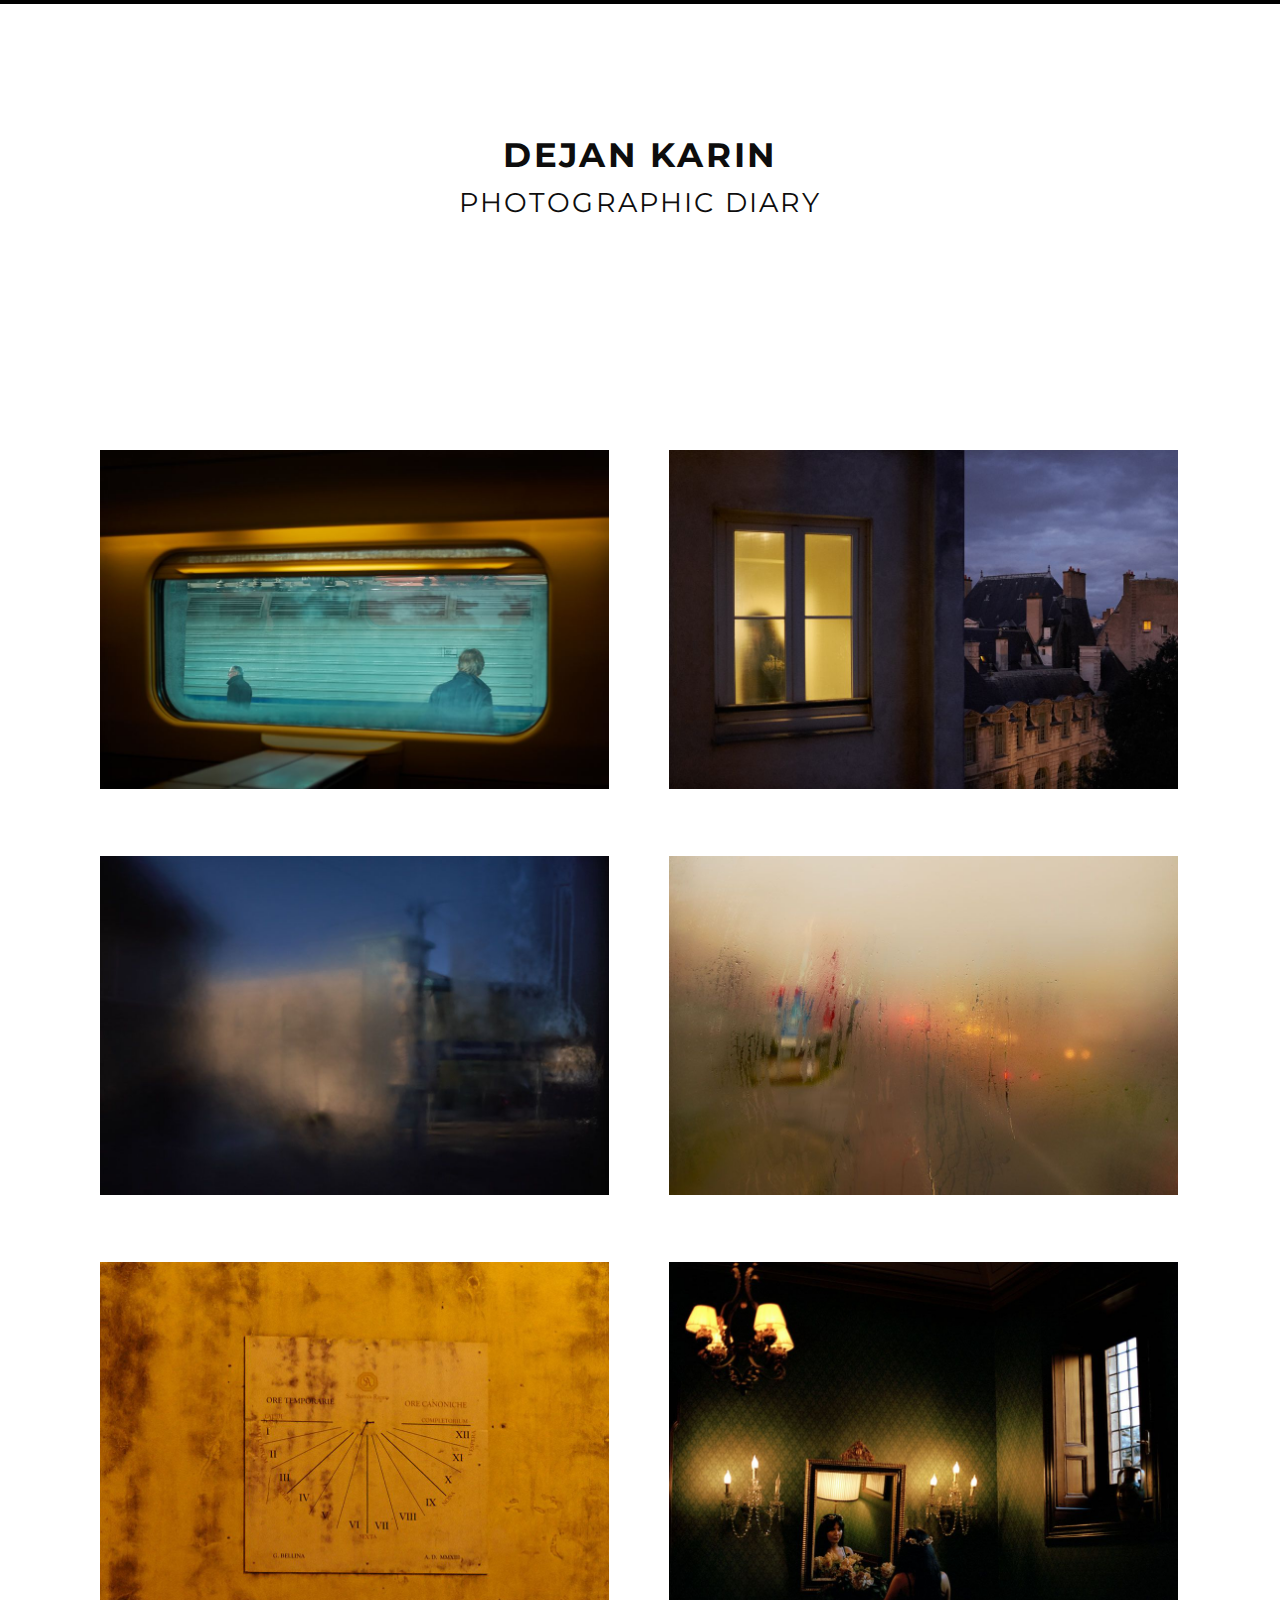
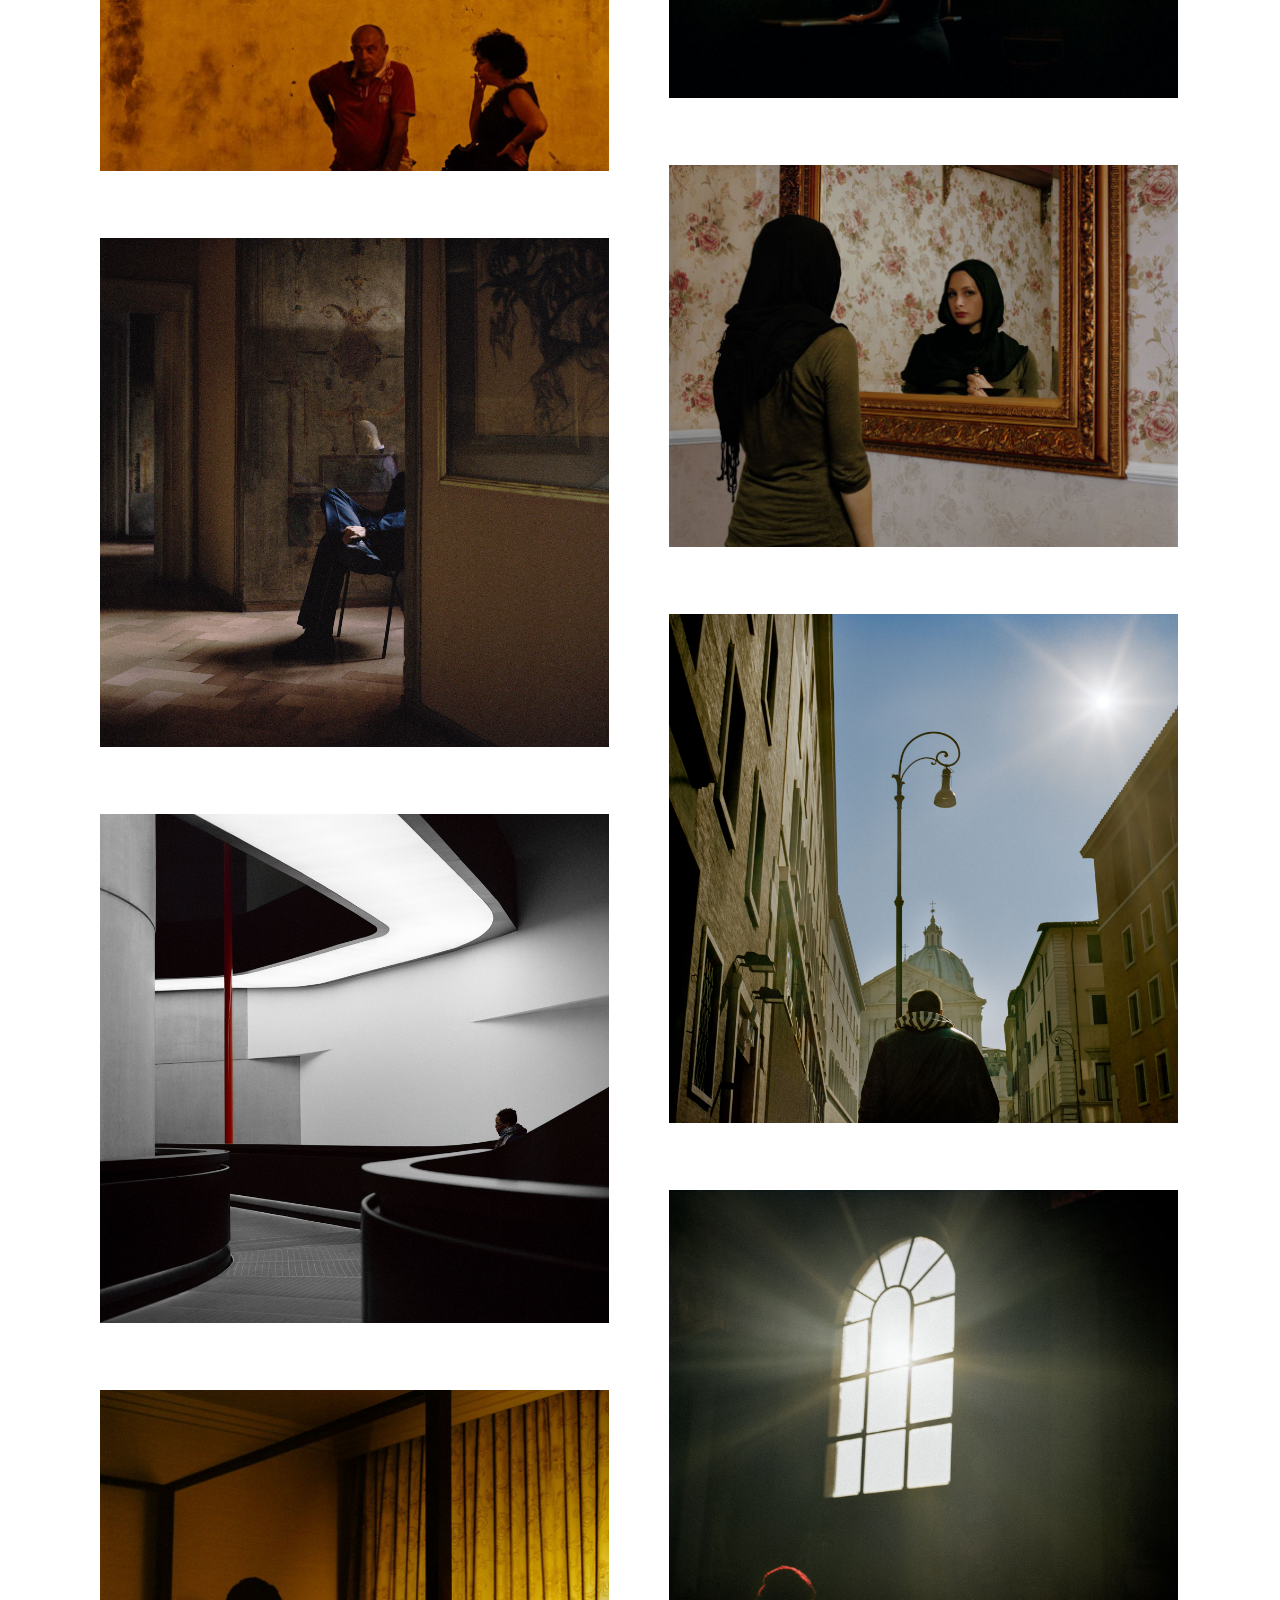
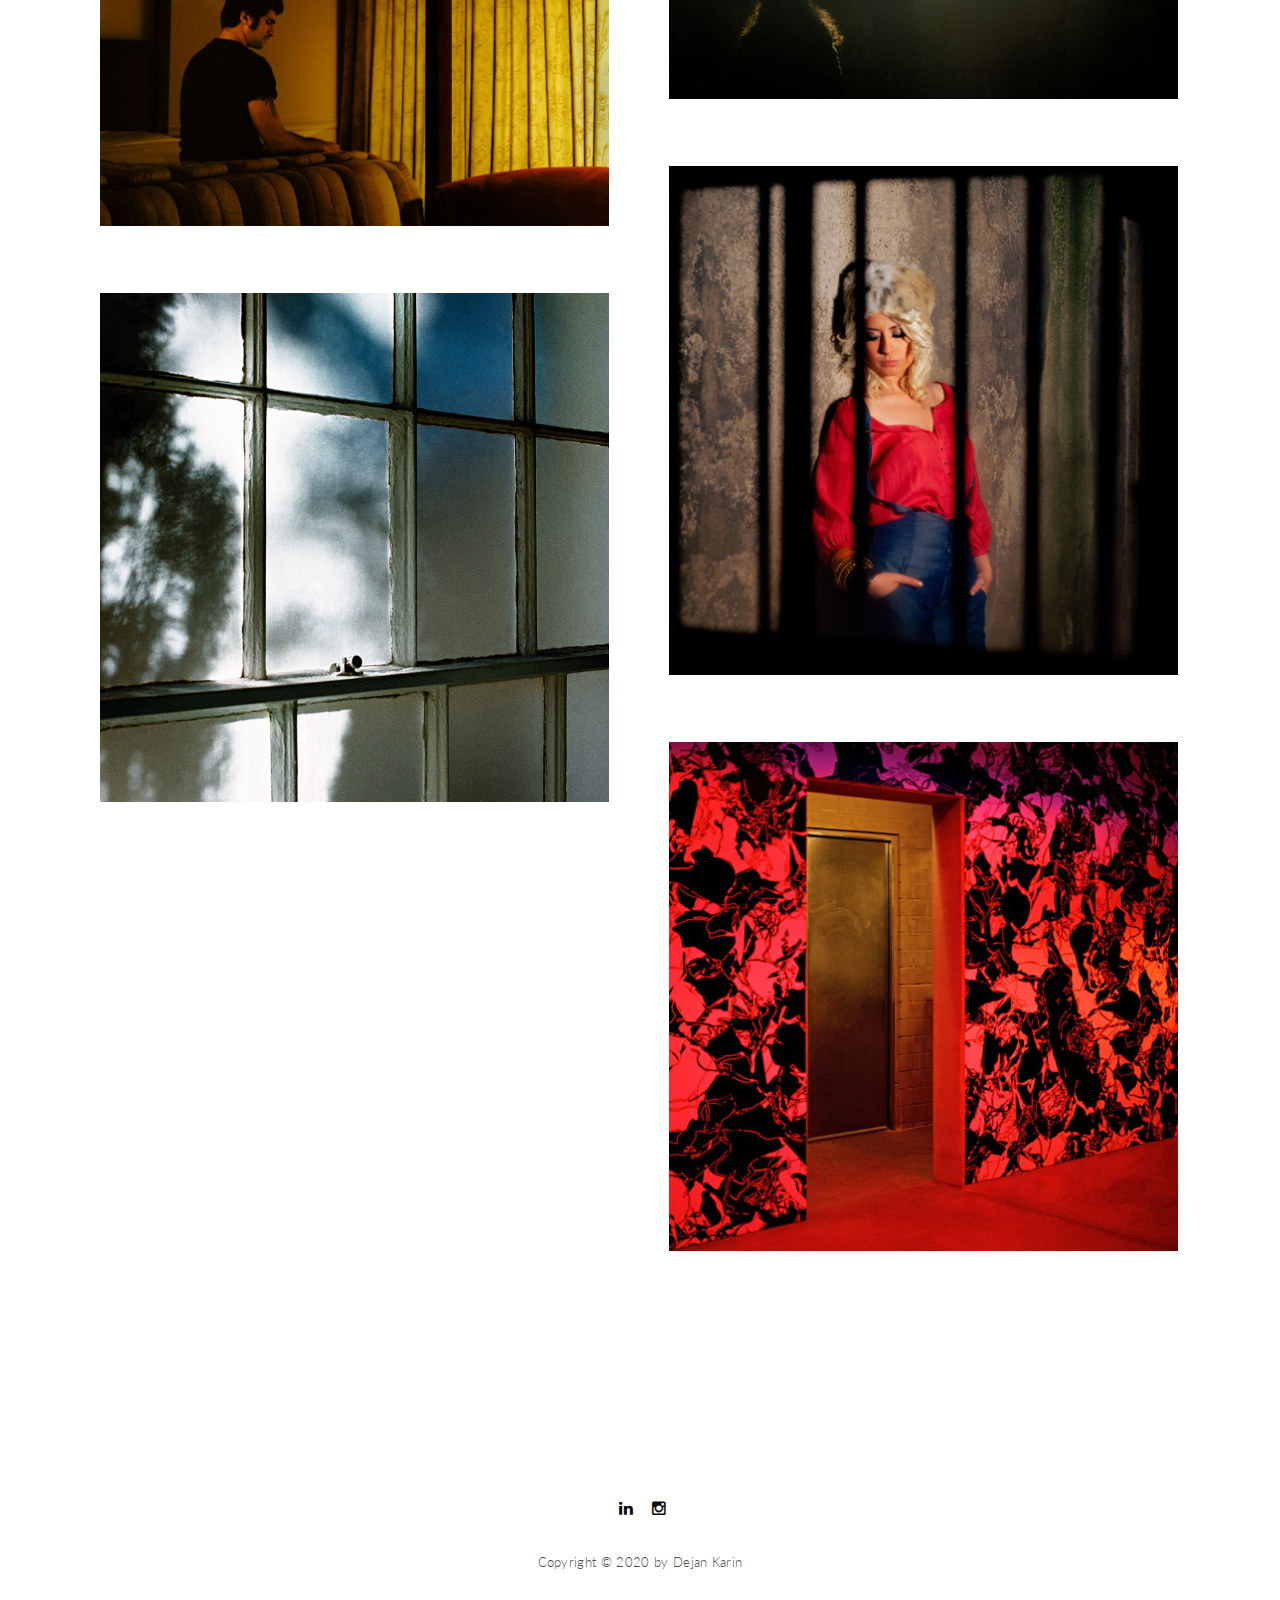
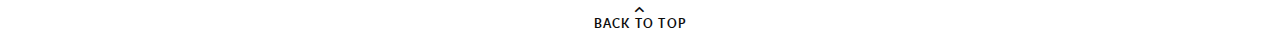
==== commit a62e8150: "v2 Update" ====
--- a/index.html
+++ b/index.html
@@ -56,7 +56,7 @@
     	<div class="wrapper-small align-center">
             <br><br><br><br>
         	<h3><strong>Dejan Karin</strong></h3>
-            <h4>Photo diary</h4>
+            <h4>Photographic Diary</h4>
             <div class="spacer spacer-mini"></div>
         </div>
     </section>
@@ -193,15 +193,6 @@
                     </a>
                 </div> <!-- END .portfolio-masonry-entry-->
 
-                <div class="blog-masonry-entry masonry-item branding">
-                    <a class="img-hover">
-                    	<img src="files/photos/DejanKarin_Untitled-XIX-2010.jpg" alt="Untitled XIX">
-                        <div class="hover-caption">
-                        	<h6 class="alttitle-works">Untitled XIX</h6>
-                        	<h5><strong>2010</strong></h5>
-                        </div>
-                    </a>
-                </div> <!-- END .portfolio-masonry-entry-->
 
                 <div class="blog-masonry-entry masonry-item branding">
                     <a class="img-hover">
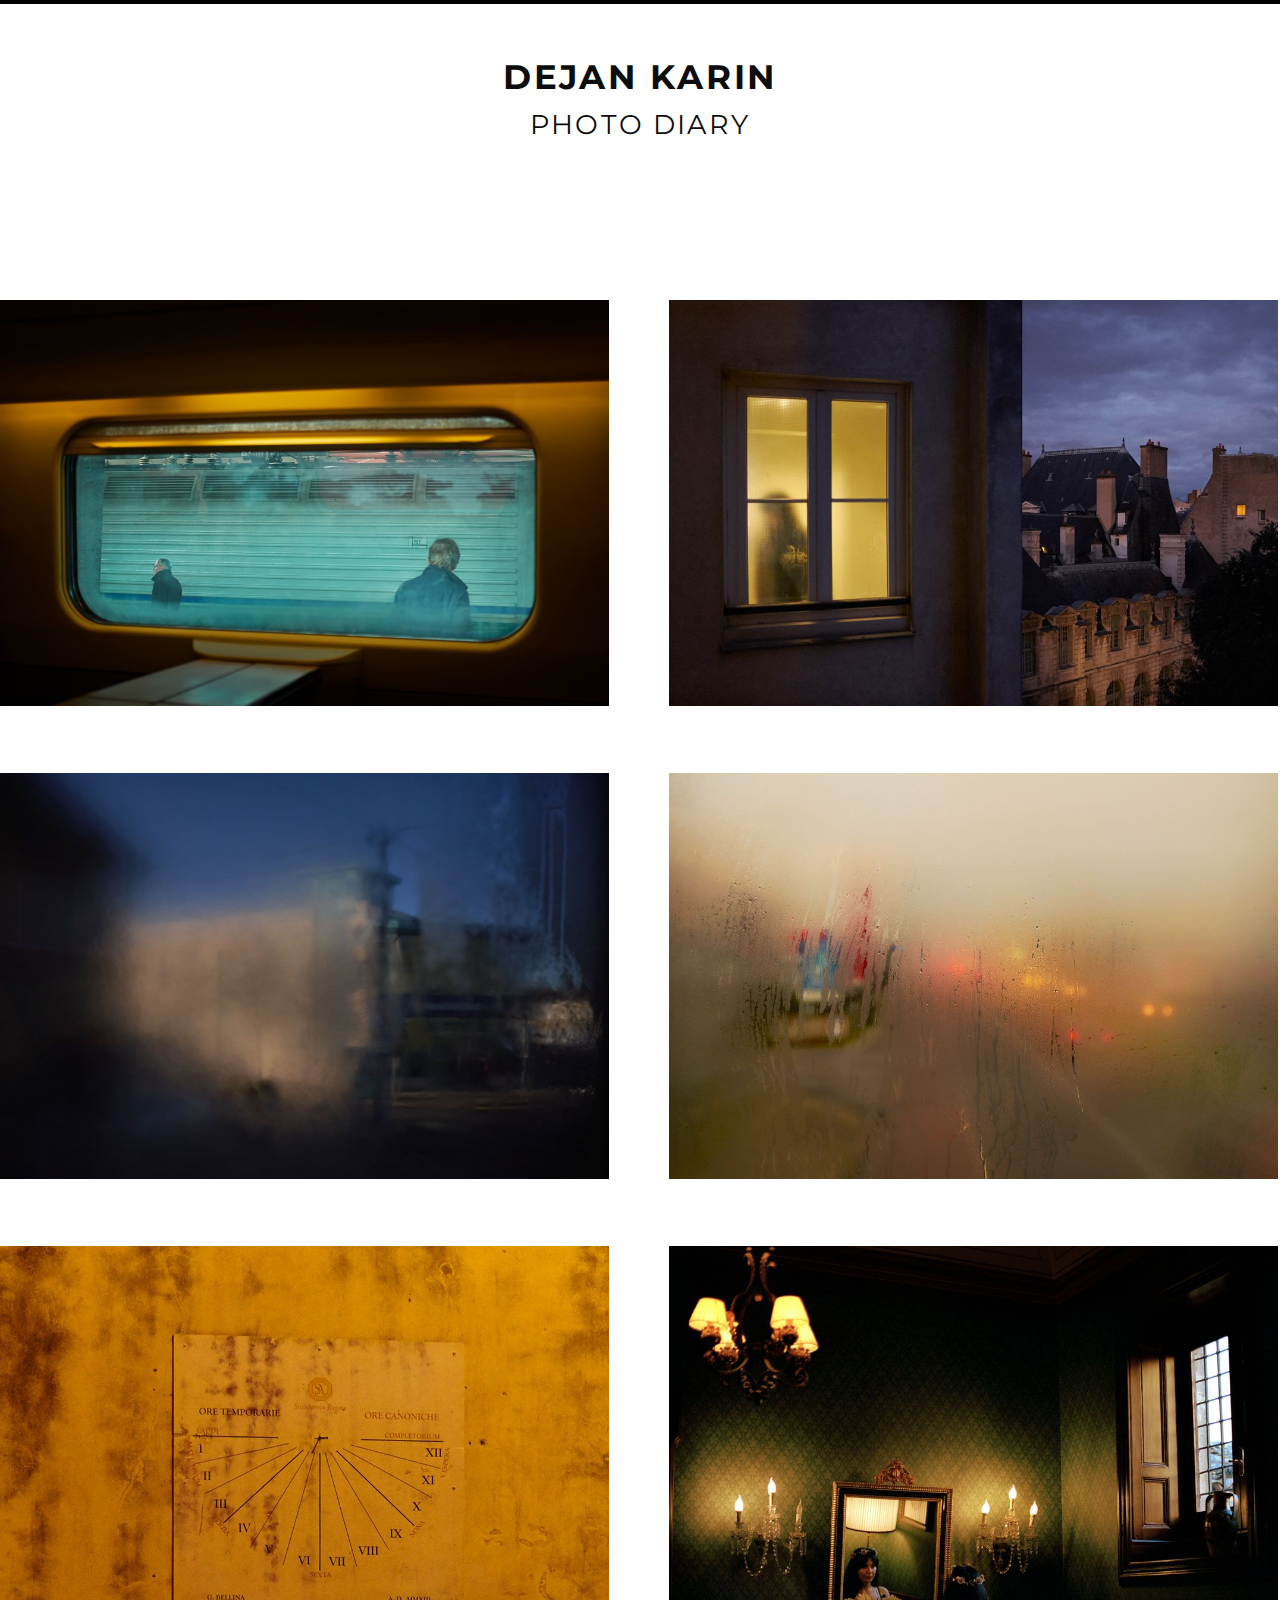
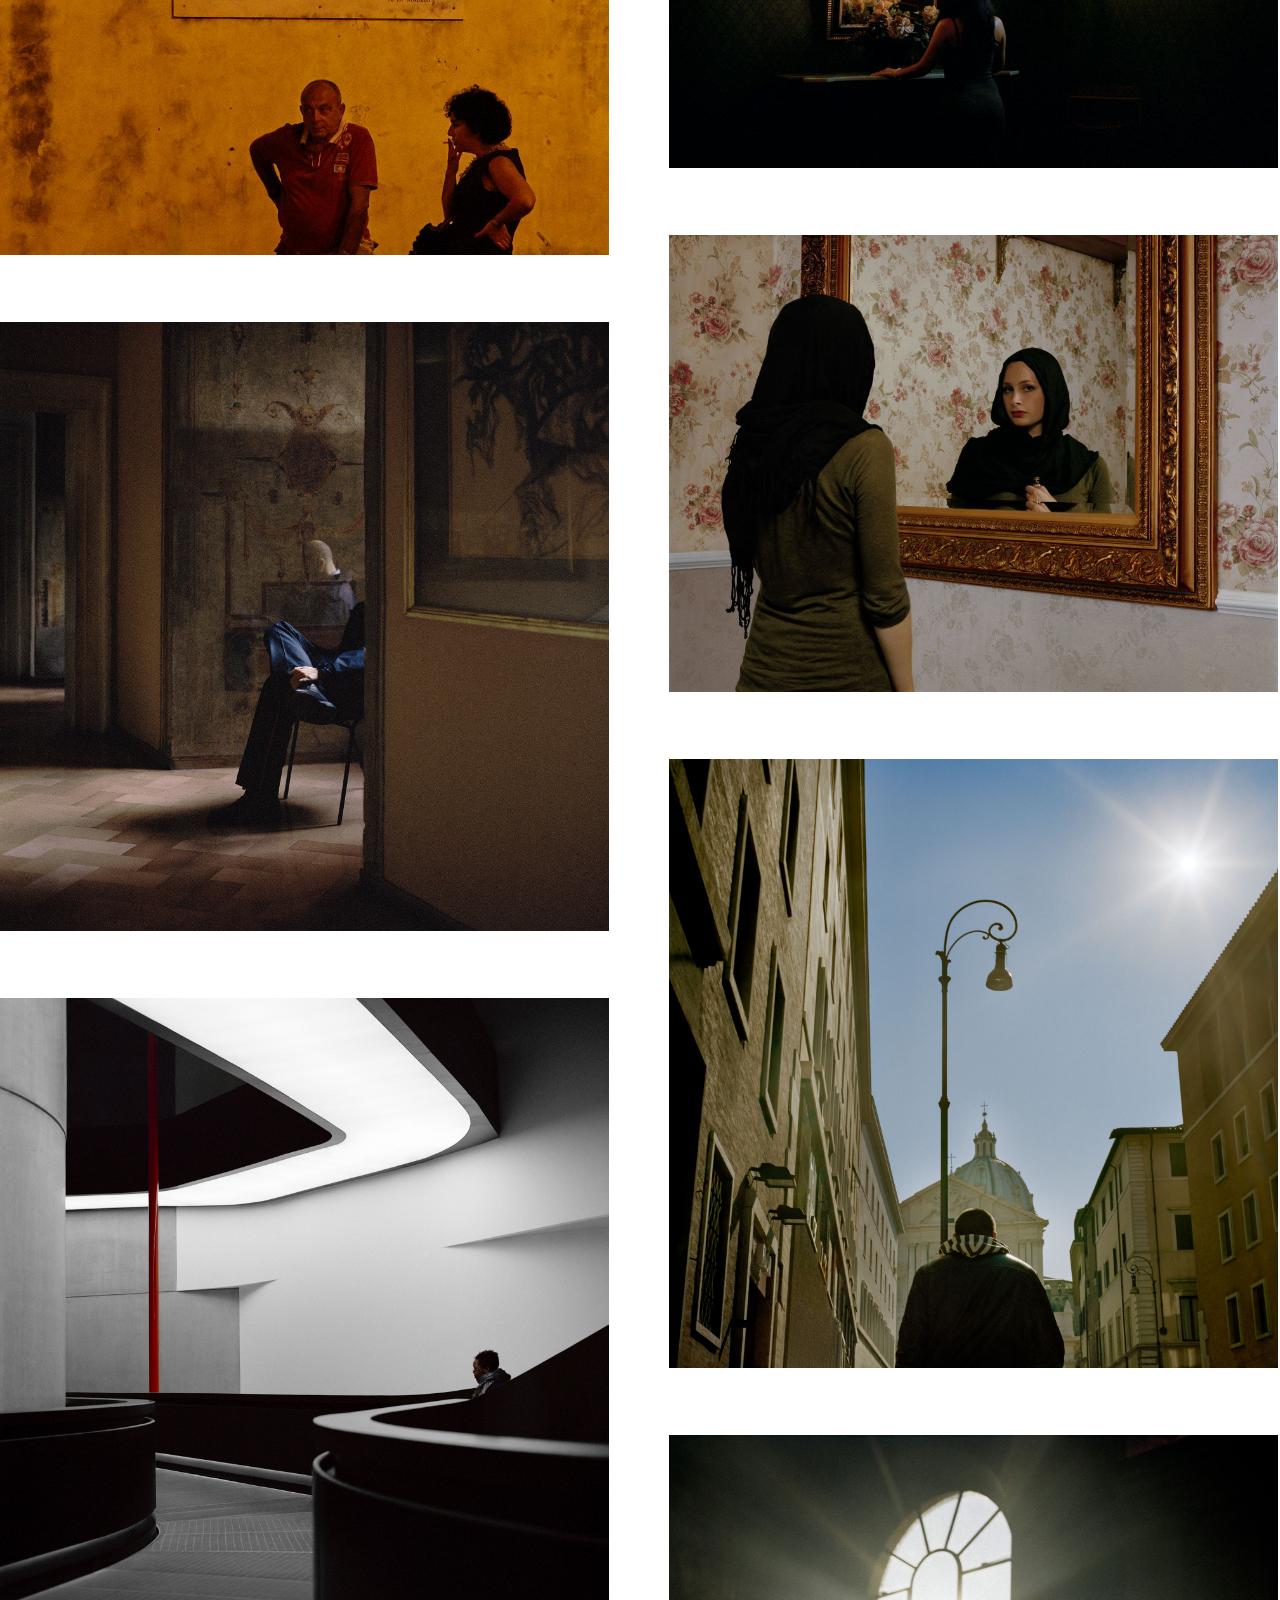
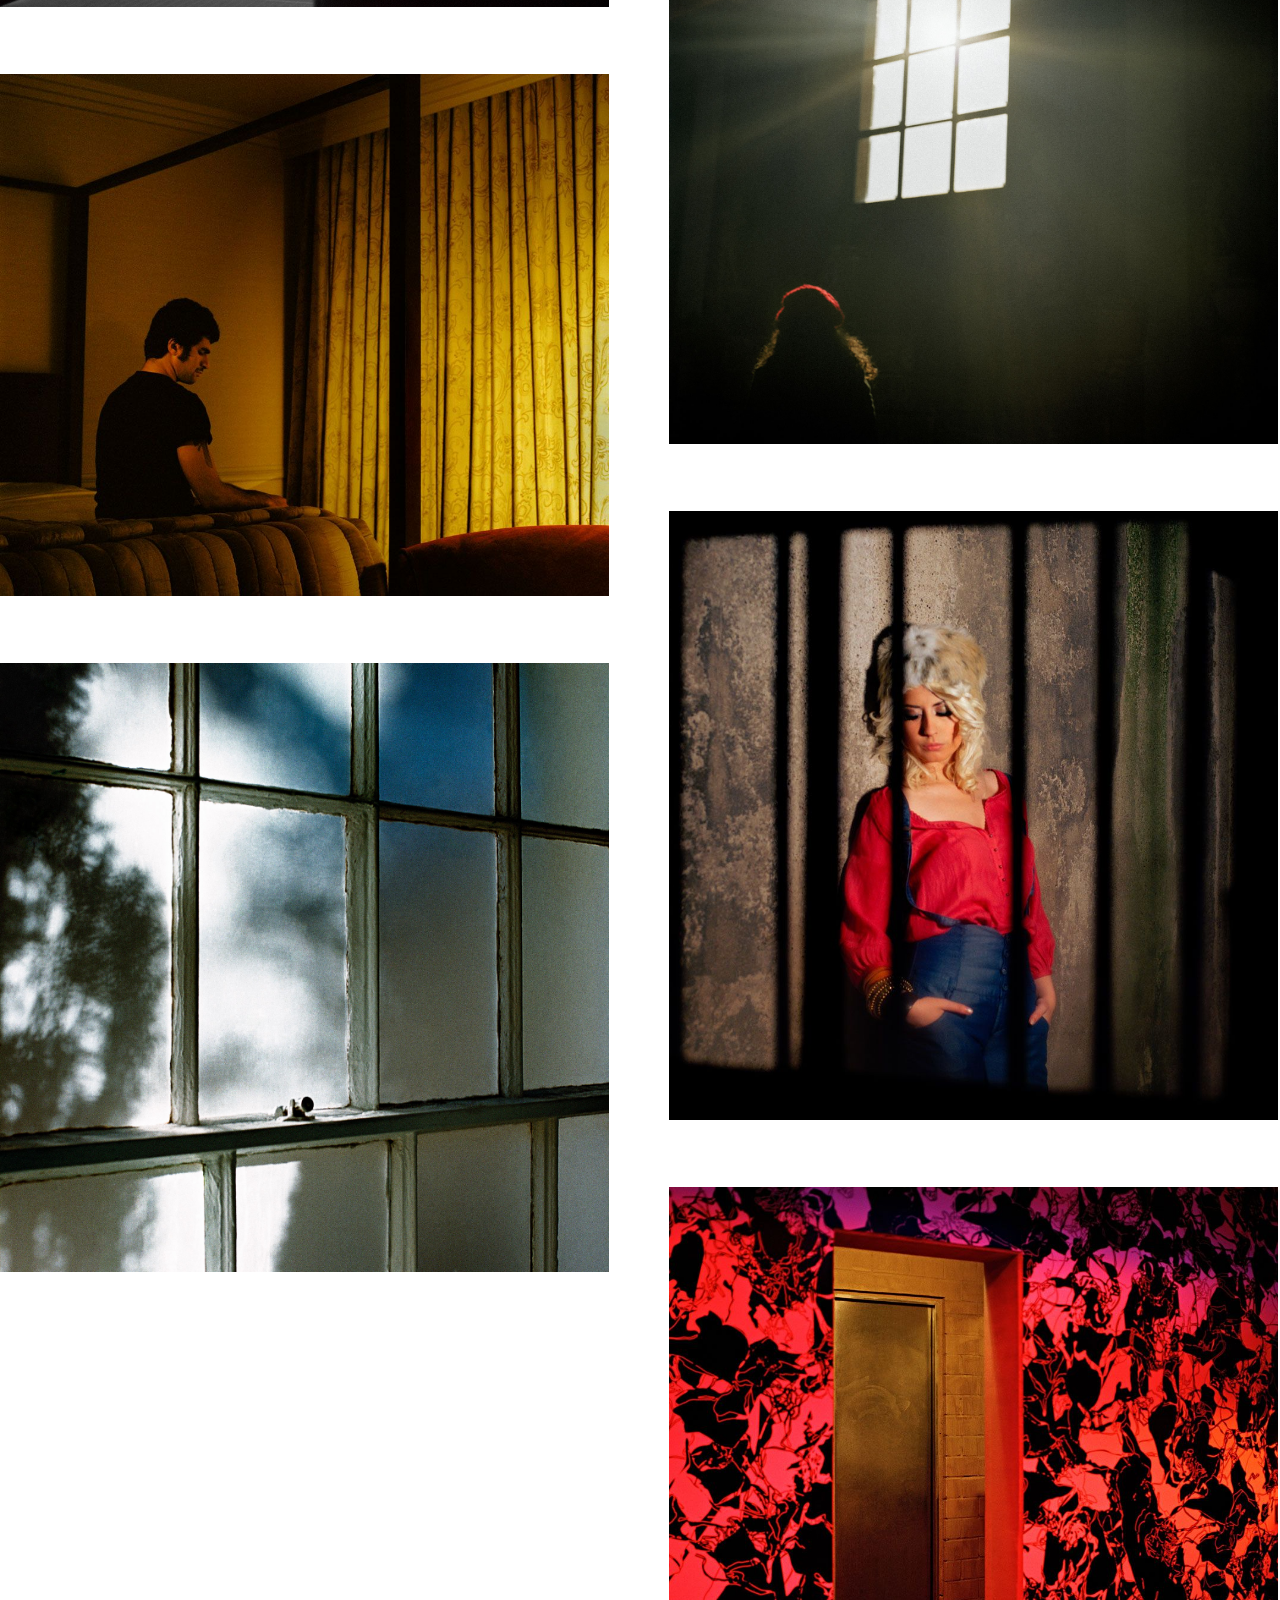
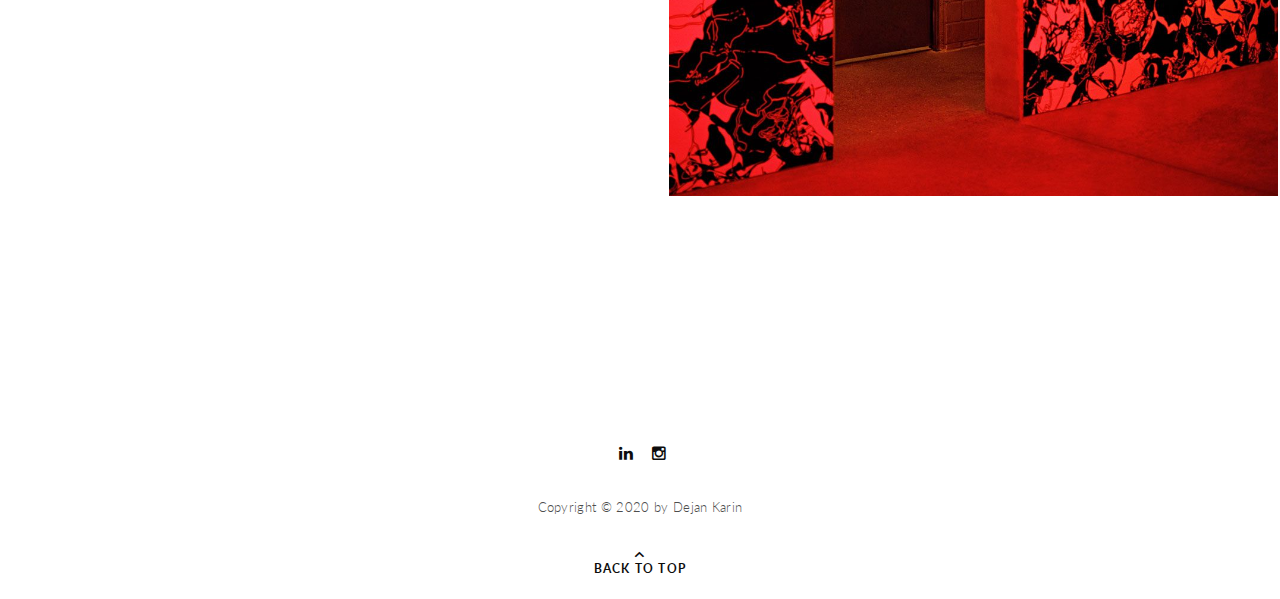
==== commit e9e27da8: "v2 Update" ====
--- a/index.html
+++ b/index.html
@@ -54,9 +54,9 @@
     <!-- HERO  -->
 	<section id="hero" class="hero-works">
     	<div class="wrapper-small align-center">
-            <br><br><br><br>
+            <br>
         	<h3><strong>Dejan Karin</strong></h3>
-            <h4>Photographic Diary</h4>
+            <h4>Photo Diary</h4>
             <div class="spacer spacer-mini"></div>
         </div>
     </section>
--- a/files/css/style.css
+++ b/files/css/style.css
@@ -429,7 +429,7 @@
 	#page-body.nopadding { padding: 0; }
 
 .wrapper {
-	width: 1080px;
+	width: 1280px;
 	margin: 0 auto;
 	}
 	.wrapper-small { width: 860px;	margin: 0 auto; }
@@ -950,7 +950,7 @@
 #hero.hero-full { height: 100vh; }
 #hero.hero-big { height: 600px; max-height: 90vh;}
 #hero.hero-half { height: 400px; max-height: 60vh; }
-#hero.hero-works { height: 300px; }
+#hero.hero-works { height: 150px; }
 
 #hero.hero-full .page-title, #hero.hero-big .page-title, #hero.hero-half .page-title {
 	padding: 0;
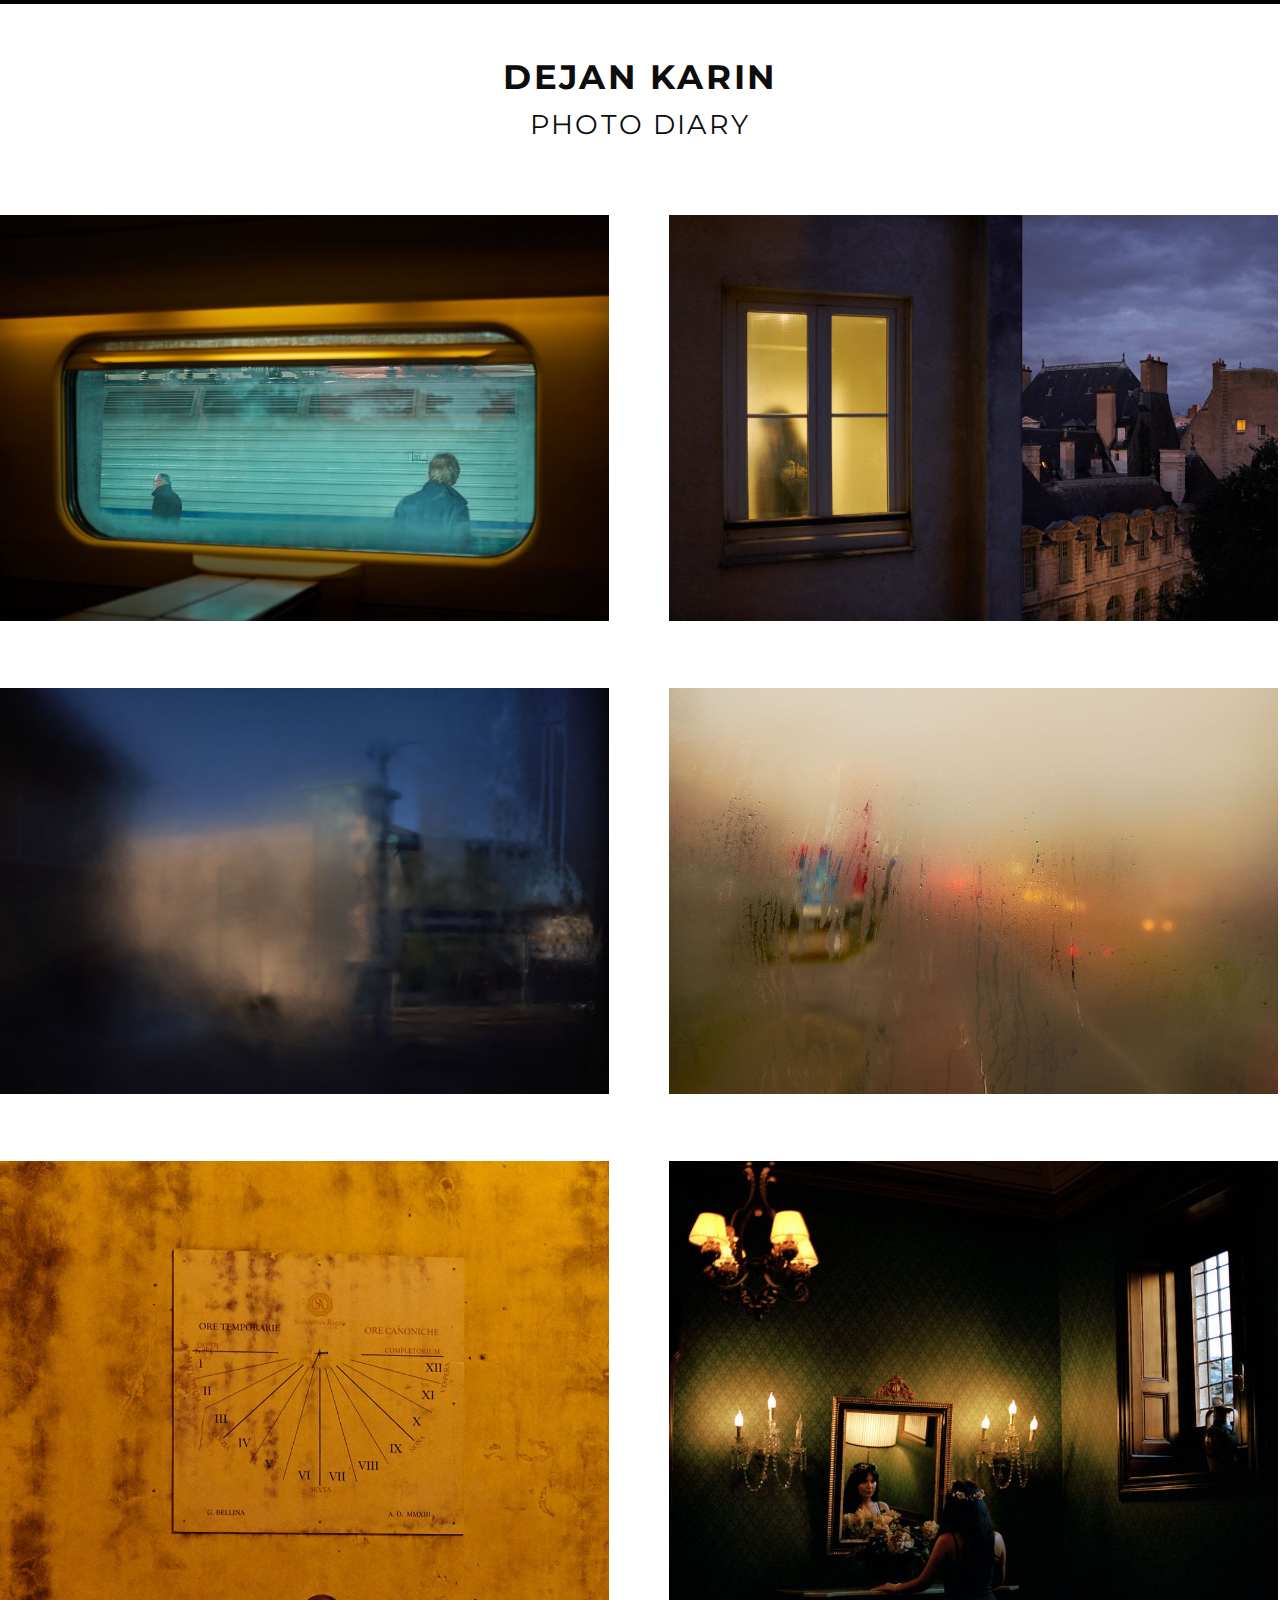
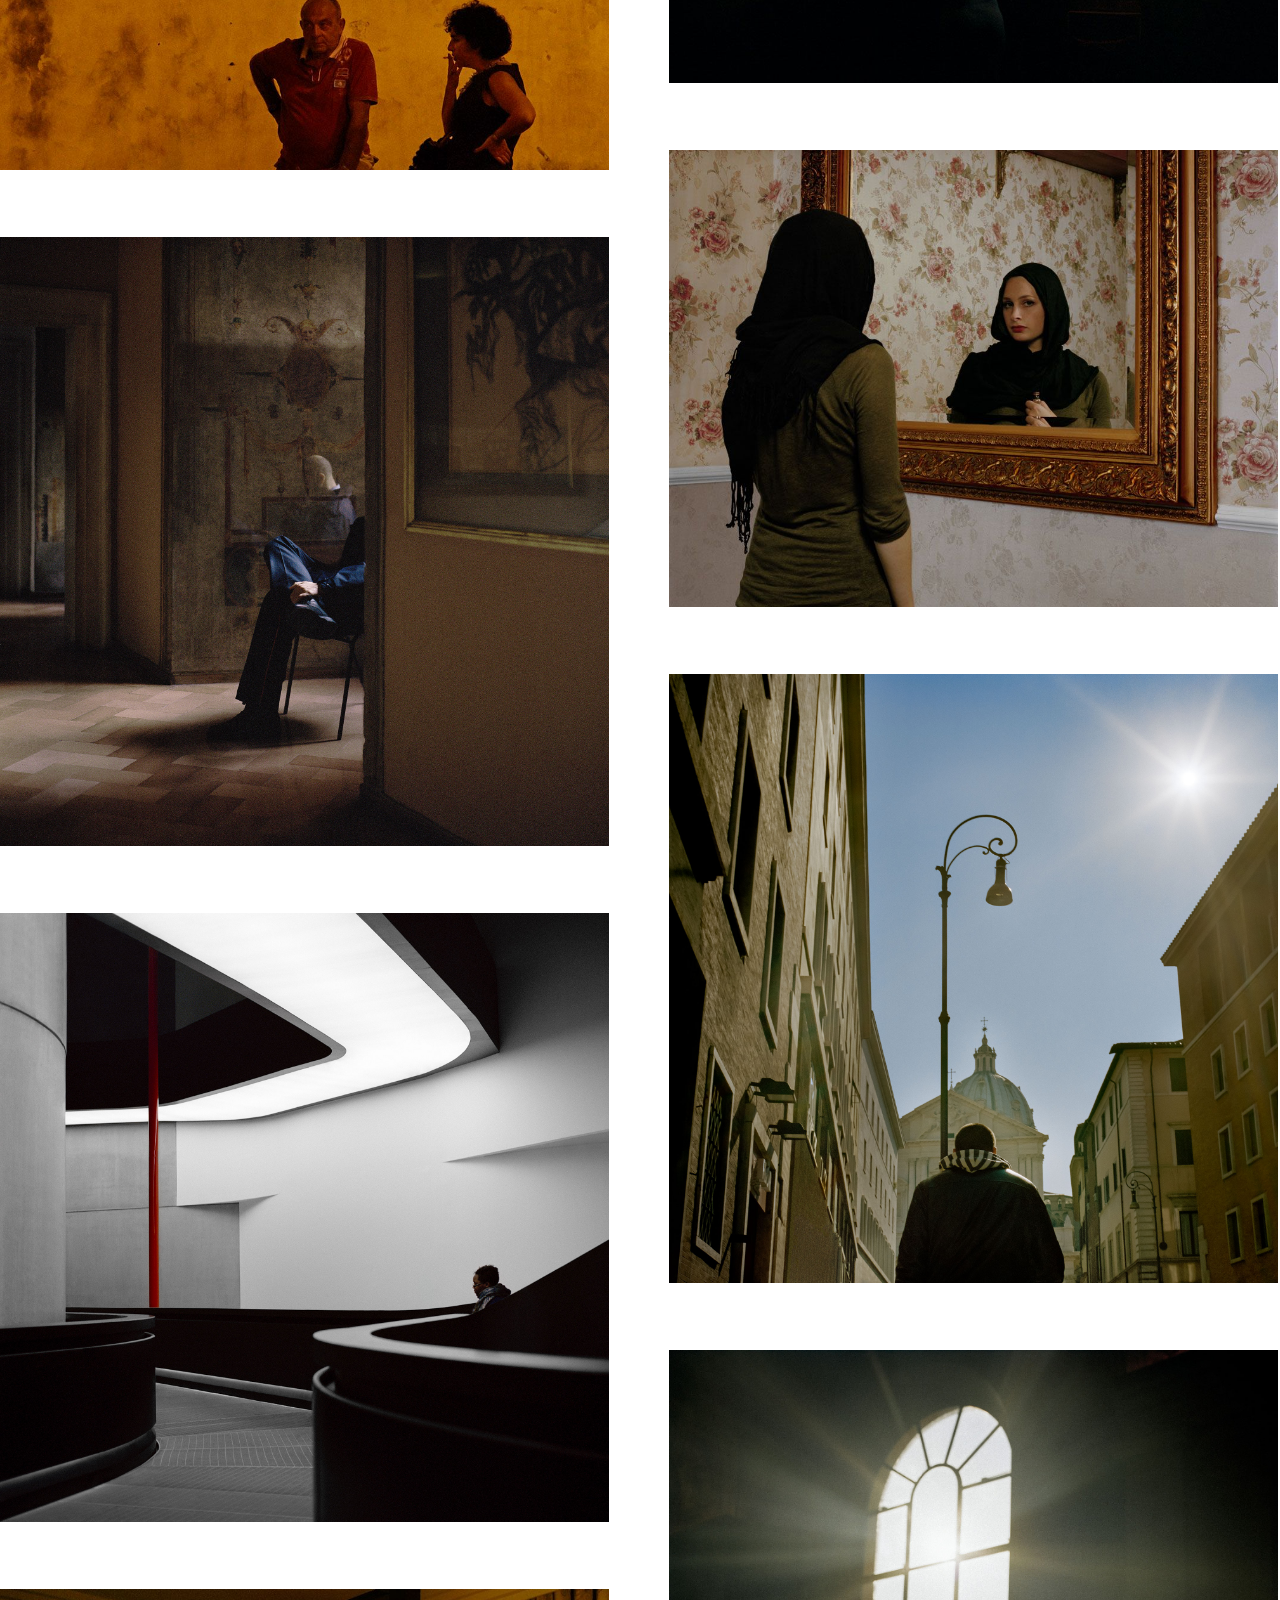
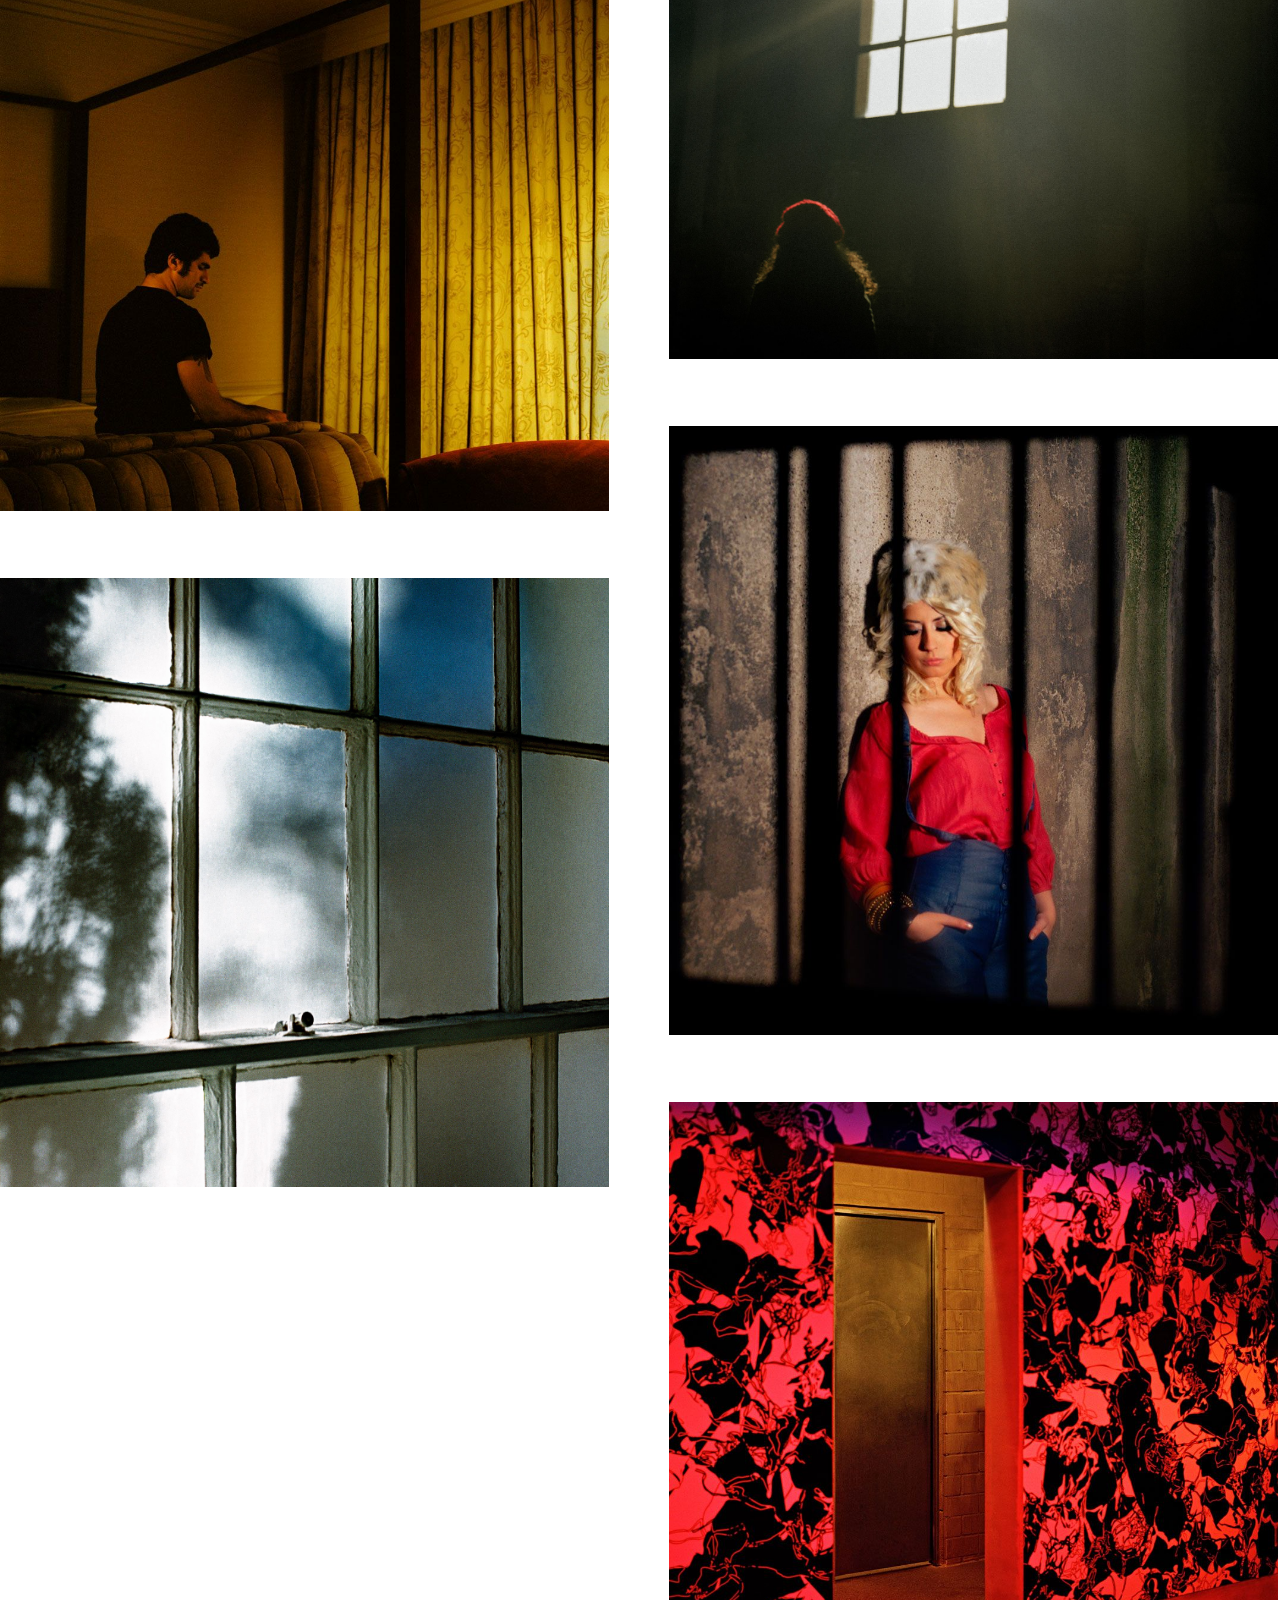
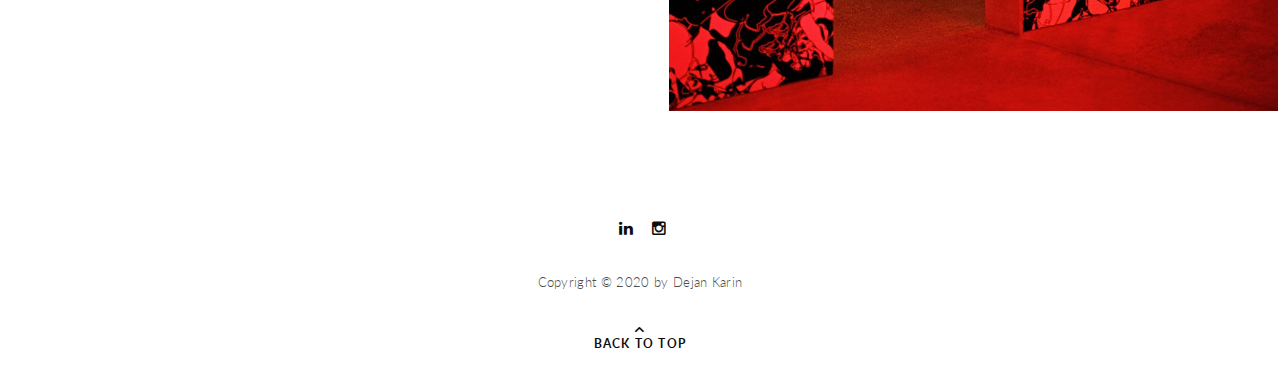
==== commit 6fefac44: "v2 Update" ====
--- a/index.html
+++ b/index.html
@@ -228,7 +228,7 @@
 
 		</div> <!-- END .wrapper -->
 
-        <div class="spacer spacer-big"></div>
+        <div class="spacer spacer-mini"></div>
 
  	</section>
 	<!-- PAGEBODY -->
--- a/files/css/style.css
+++ b/files/css/style.css
@@ -2170,7 +2170,7 @@
 nav#main-nav ul li > a { line-height: 30px; }
 
 /* logo height + header-inner margin (30px + 2*60px) */
-#page-body { padding-top: 150px; }
+#page-body { padding-top: 65px; }
 header:after { top: -150px; height: 150px; }
 header.header-open:not(.header-transparent) + #hero, header.header-open:not(.header-transparent) + #page-body { margin-top: 150px; }
 #header-filter, #header-share { top: -150px;	 min-height: 150px; }
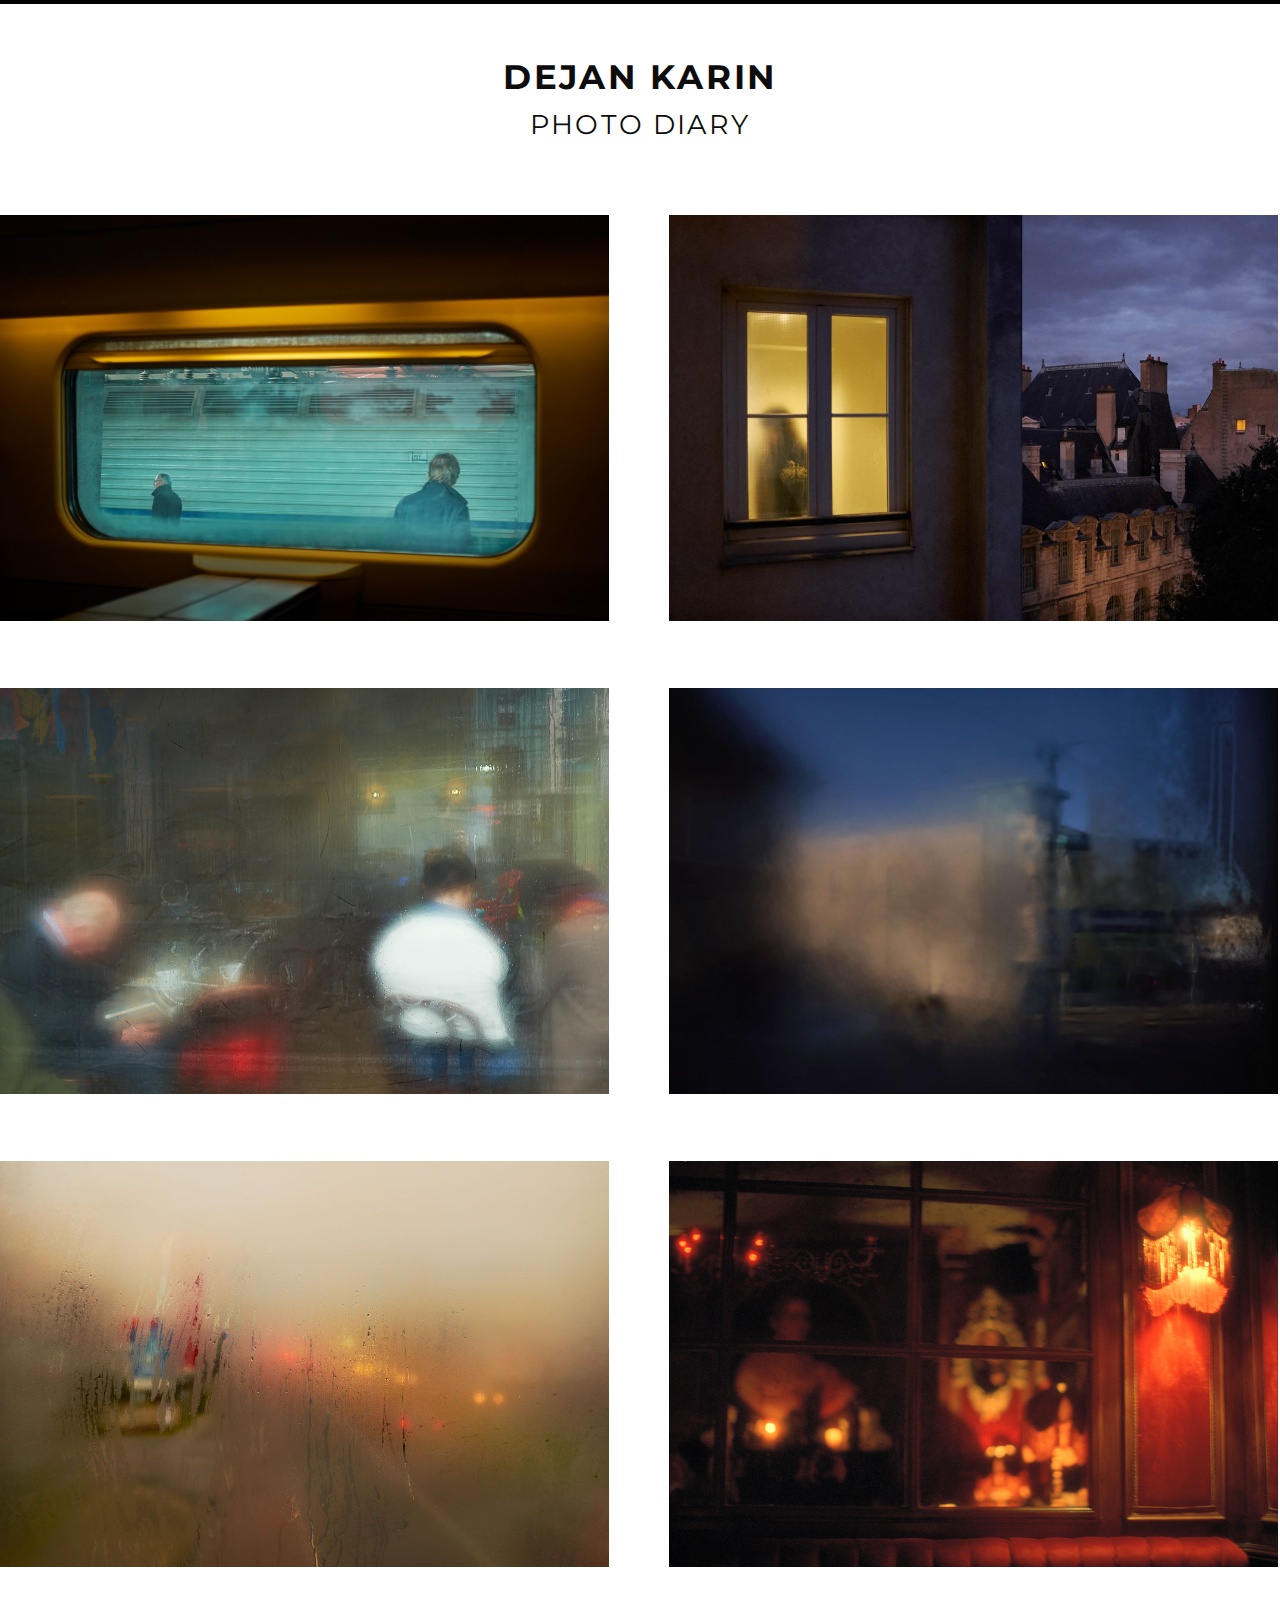
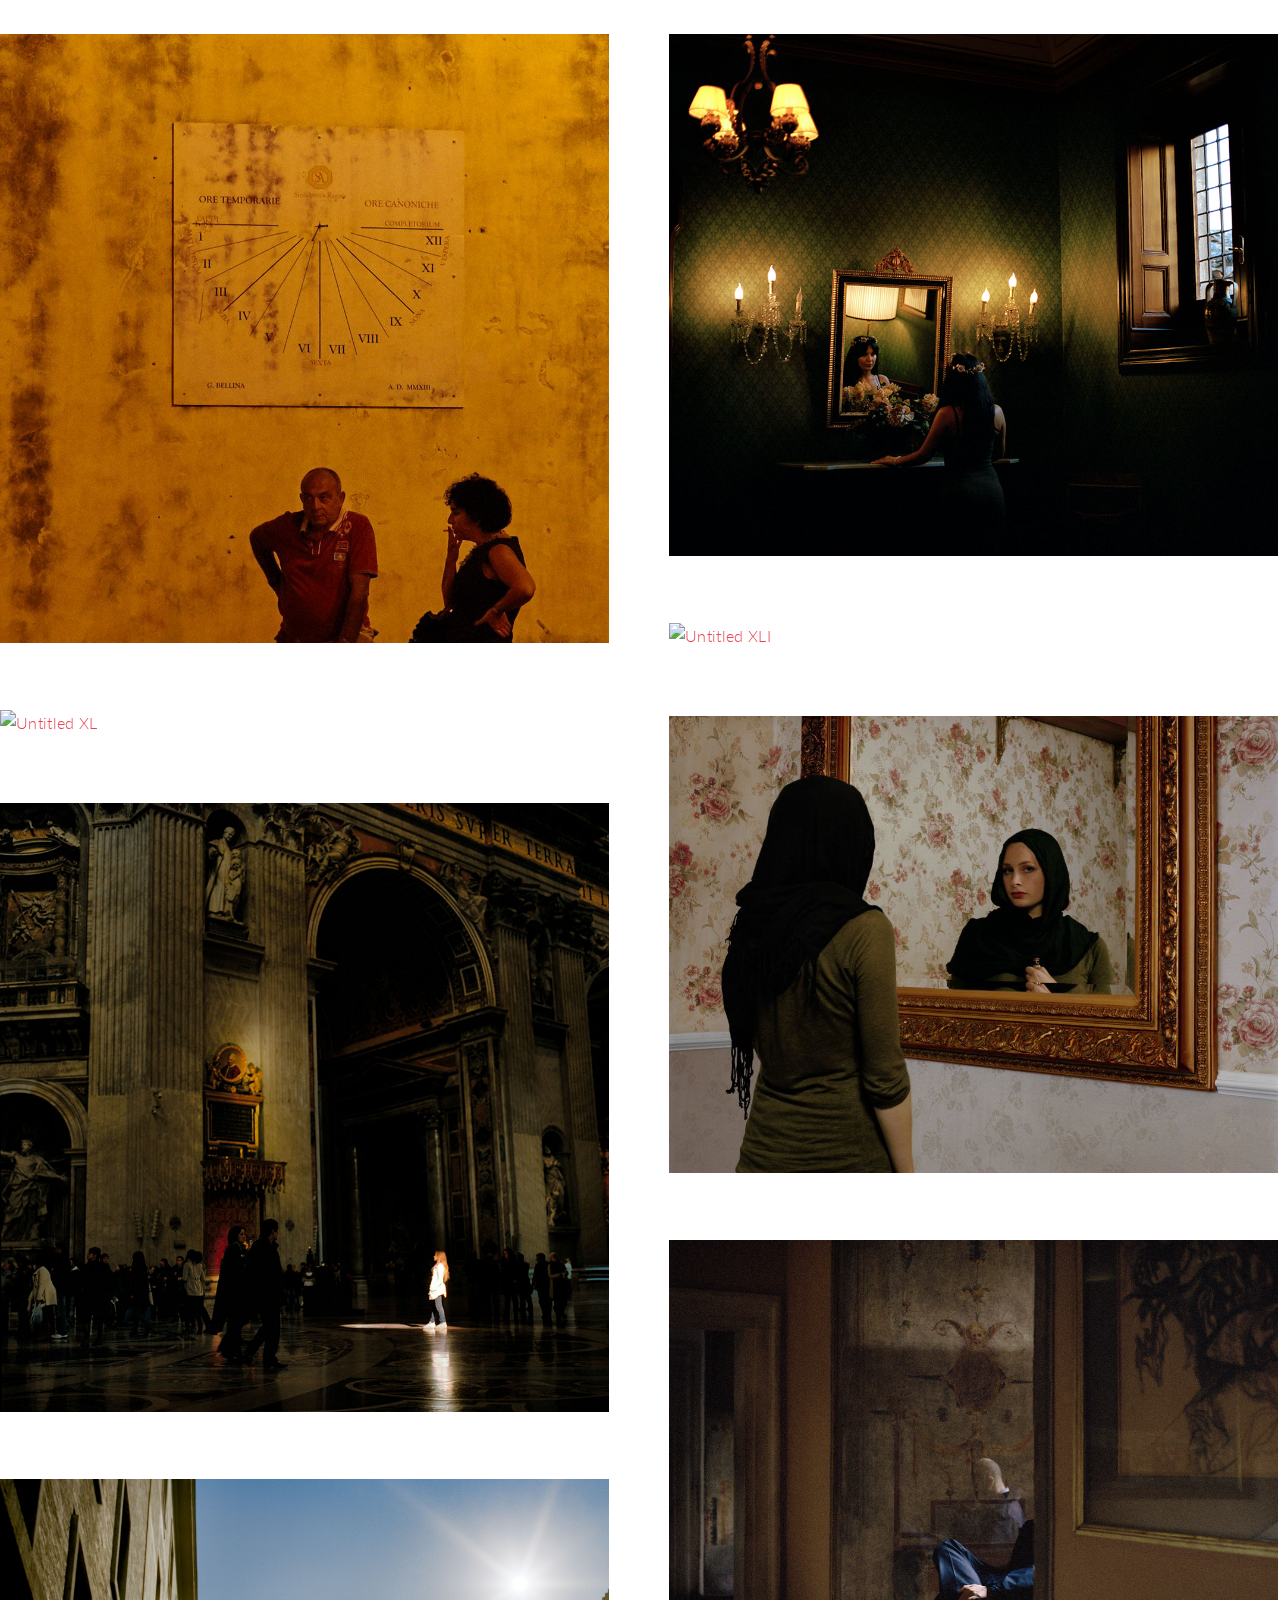
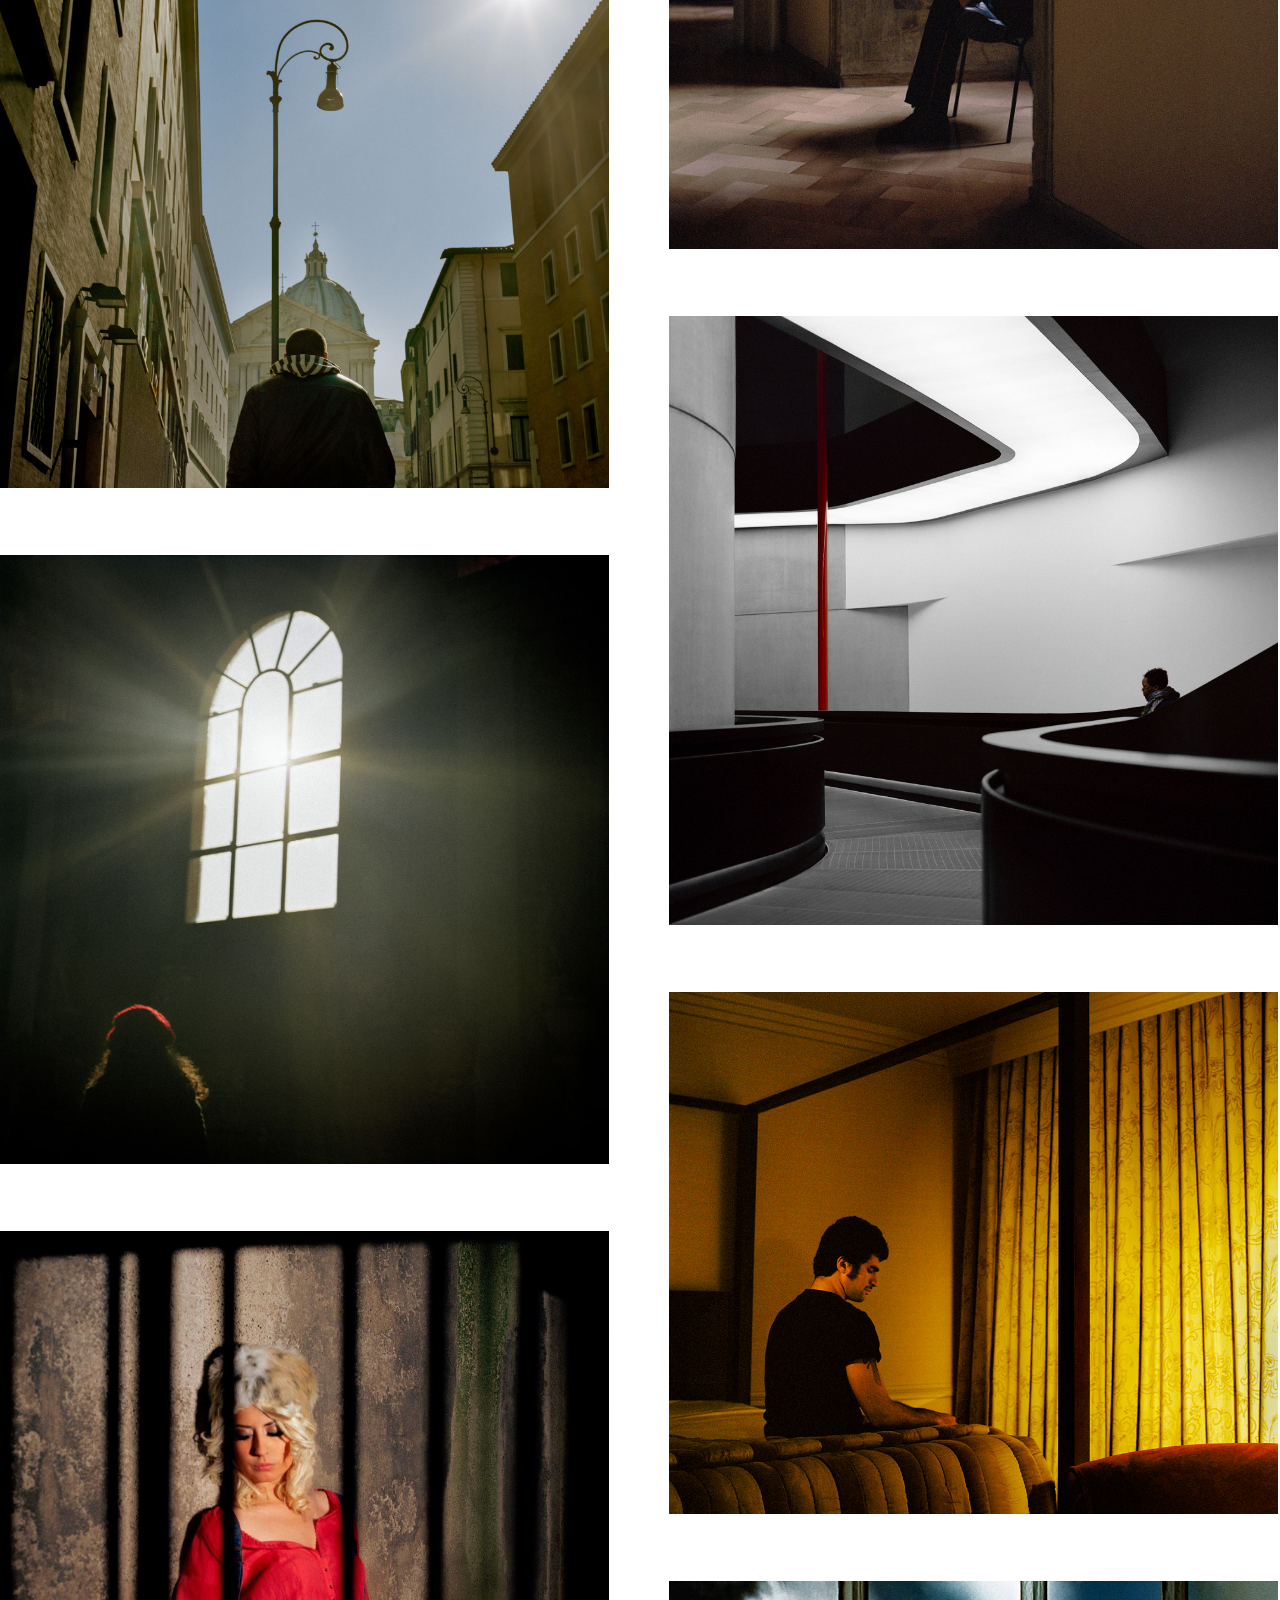
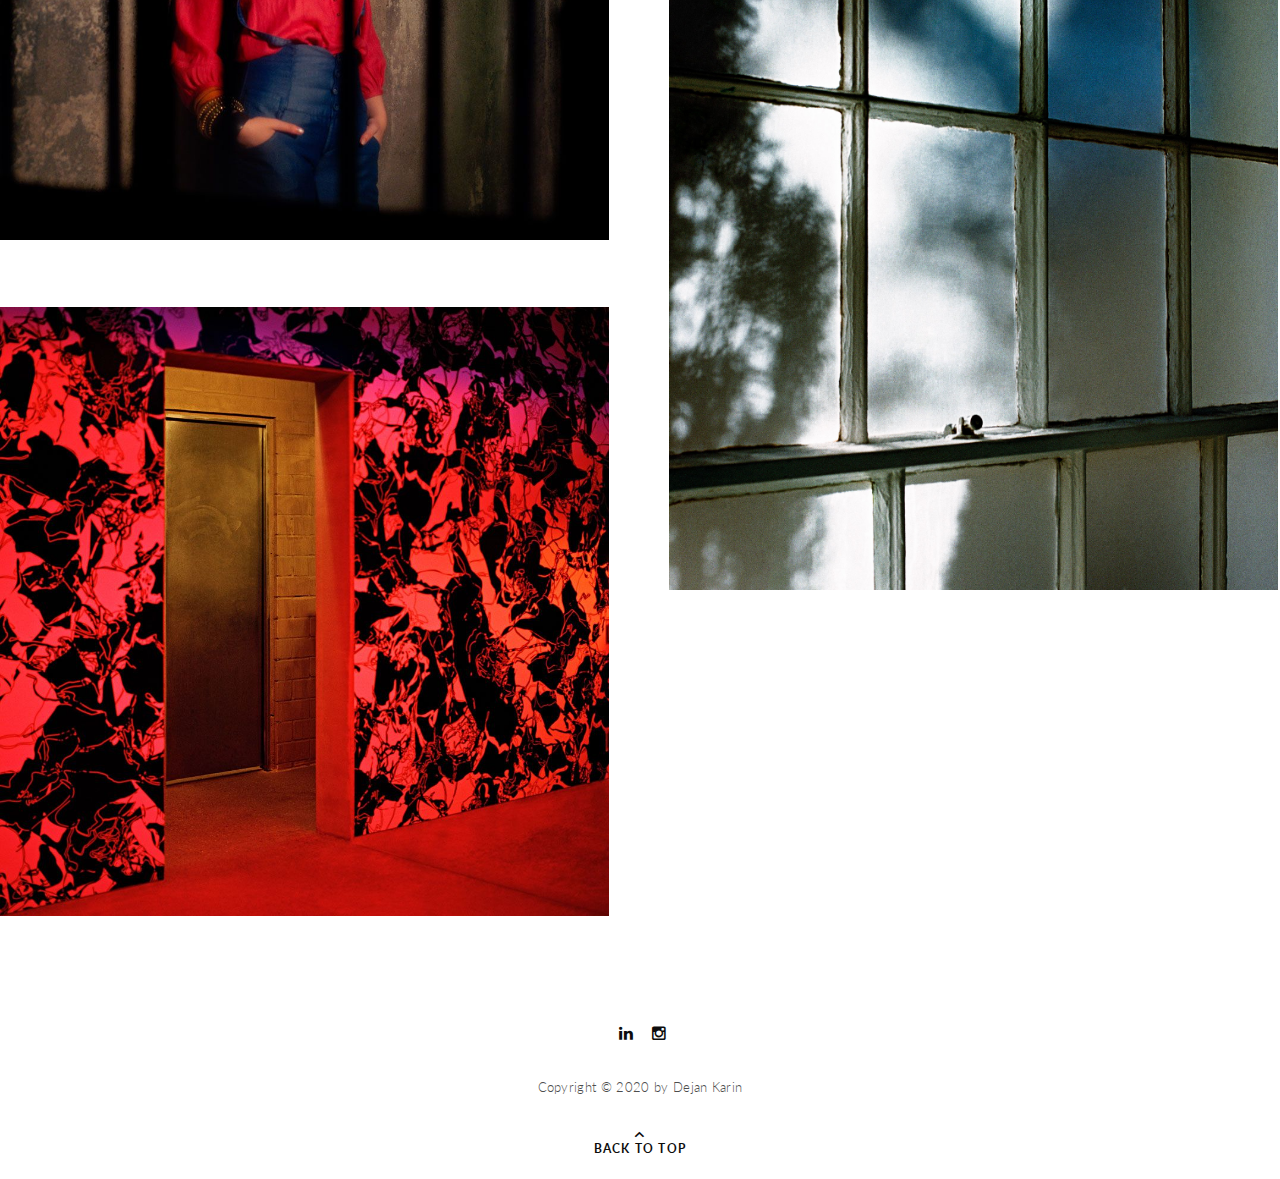
==== commit c61ba979: "v2.0.1" ====
--- a/index.html
+++ b/index.html
@@ -94,6 +94,17 @@
 
                 <div class="portfolio-masonry-entry masonry-item branding">
                     <a class="img-hover">
+                    	<img src="files/photos/DejanKarin_Untitled-LXVI-2016.jpg" alt="Untitled LXVI 2016">
+                        <div class="hover-caption">
+                        	<h6 class="alttitle-works">Untitled LXVI</h6>
+                        	<h5><strong>2016</strong></h5>
+                        </div>
+                    </a>
+                </div> <!-- END .portfolio-masonry-entry-->
+
+
+                <div class="portfolio-masonry-entry masonry-item branding">
+                    <a class="img-hover">
                     	<img src="files/photos/DejanKarin_Untitled-LXII-2016.jpg" alt="Untitled LXII 2016">
                         <div class="hover-caption">
                         	<h6 class="alttitle-works">Untitled LXII</h6>
@@ -108,6 +119,16 @@
                         <div class="hover-caption">
                         	<h6 class="alttitle-works">Untitled LX</h6>
                         	<h5><strong>2016</strong></h5>
+                        </div>
+                    </a>
+                </div> <!-- END .portfolio-masonry-entry-->
+
+                <div class="blog-masonry-entry masonry-item photography">
+                    <a class="img-hover">
+                    	<img src="files/photos/DejanKarin_Untitled-XLV-2015.jpg" alt="Untitled XLV">
+                        <div class="hover-caption">
+                        	<h6 class="alttitle-works">Untitled XLV</h6>
+                        	<h5><strong>2015</strong></h5>
                         </div>
                     </a>
                 </div> <!-- END .portfolio-masonry-entry-->
@@ -132,6 +153,27 @@
                     </a>
                 </div> <!-- END .portfolio-masonry-entry-->
 
+                <div class="blog-masonry-entry masonry-item photography">
+                    <a class="img-hover">
+                    	<img src="files/photos/DejanKarin_Untitled-XLI-2015.jpg" alt="Untitled XLI">
+                        <div class="hover-caption">
+                        	<h6 class="alttitle-works">Untitled XLI</h6>
+                        	<h5><strong>2015</strong></h5>
+                        </div>
+                    </a>
+                </div> <!-- END .portfolio-masonry-entry-->
+
+
+                <div class="blog-masonry-entry masonry-item photography">
+                    <a class="img-hover">
+                      <img src="files/photos/DejanKarin_Untitled-XL-2015.jpg" alt="Untitled XL">
+                        <div class="hover-caption">
+                          <h6 class="alttitle-works">Untitled XL</h6>
+                          <h5><strong>2015</strong></h5>
+                        </div>
+                    </a>
+                </div> <!-- END .portfolio-masonry-entry-->
+
 
                 <div class="blog-masonry-entry masonry-item photography">
                     <a class="img-hover">
@@ -139,6 +181,16 @@
                         <div class="hover-caption">
                         	<h6 class="alttitle-works">We have no need of other worlds. We need mirrors.</h6>
                         	<h5><strong>2014</strong></h5>
+                        </div>
+                    </a>
+                </div> <!-- END .portfolio-masonry-entry-->
+
+                <div class="blog-masonry-entry masonry-item photography">
+                    <a class="img-hover">
+                    	<img src="files/photos/DejanKarin-Untitled-XXXIII-2012.jpg" alt="Untitled XXXIII">
+                        <div class="hover-caption">
+                        	<h6 class="alttitle-works">Untitled XXXIII</h6>
+                        	<h5><strong>2012</strong></h5>
                         </div>
                     </a>
                 </div> <!-- END .portfolio-masonry-entry-->
